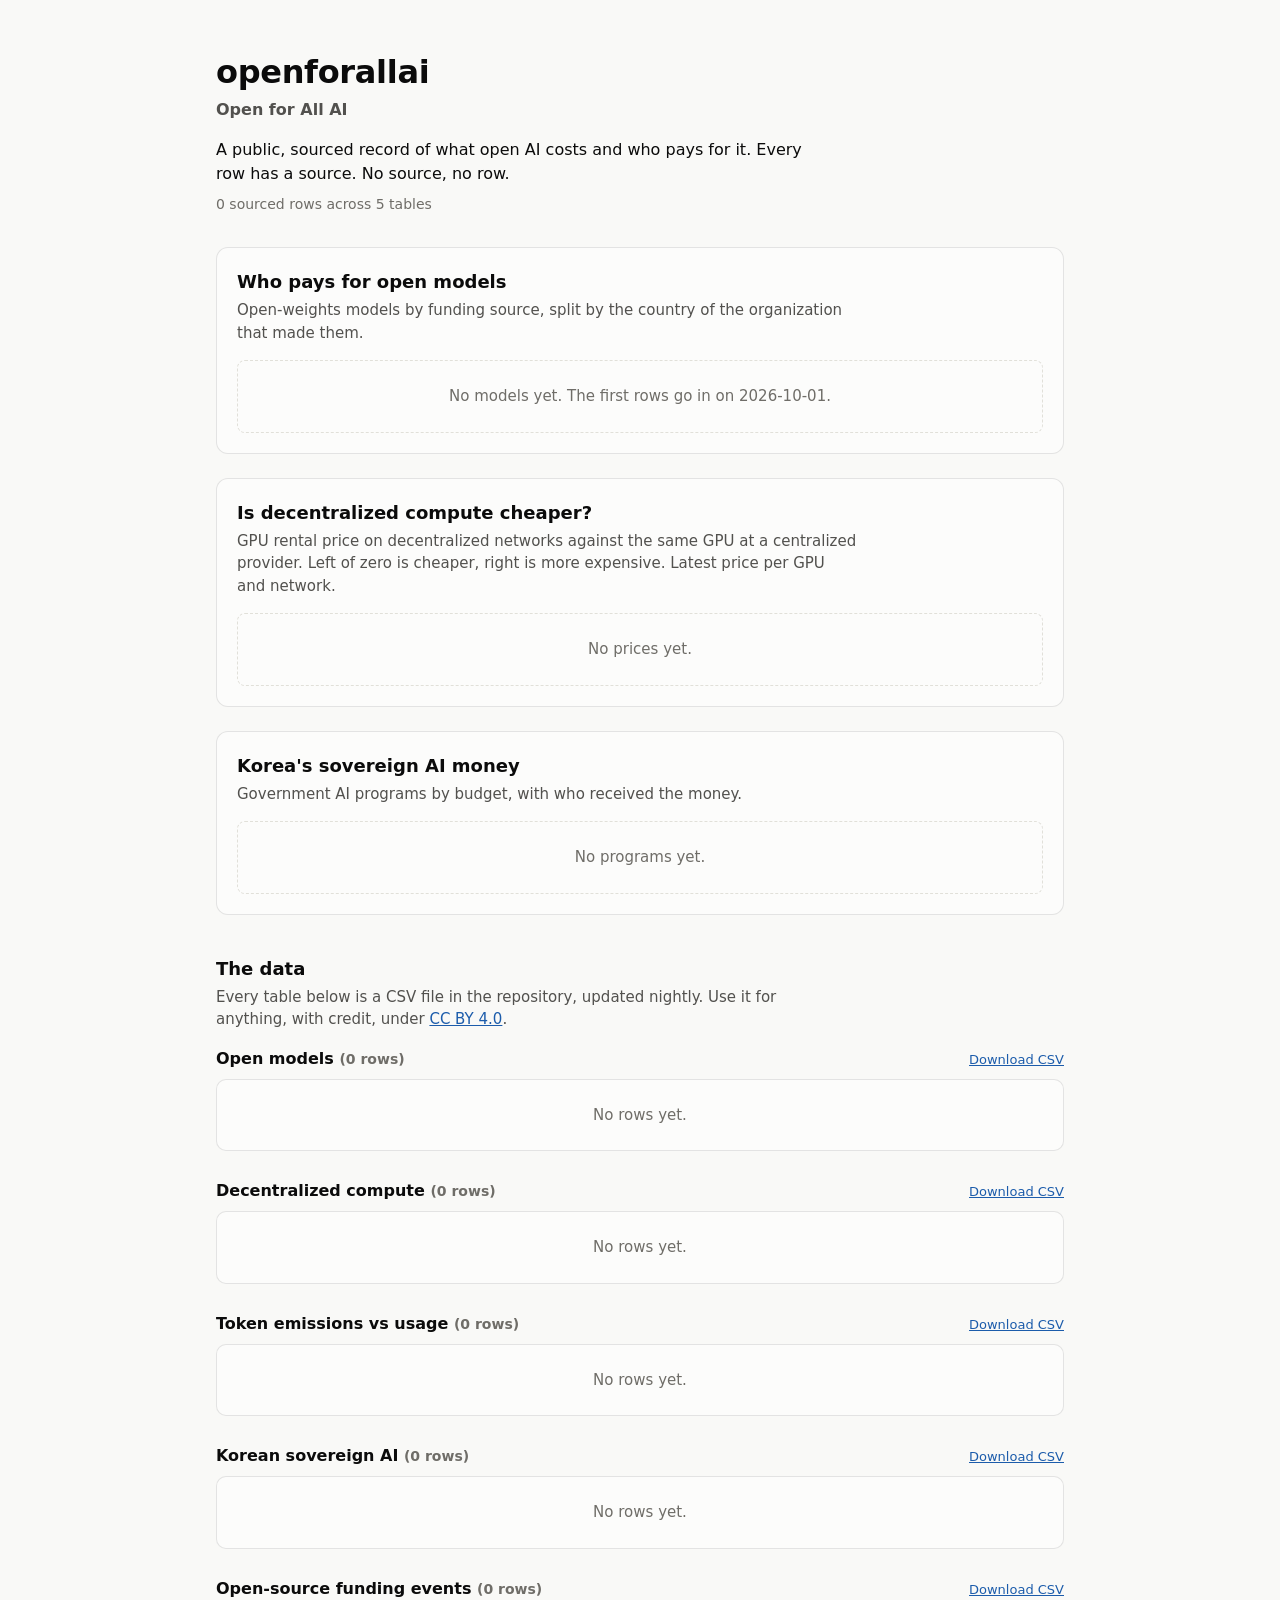
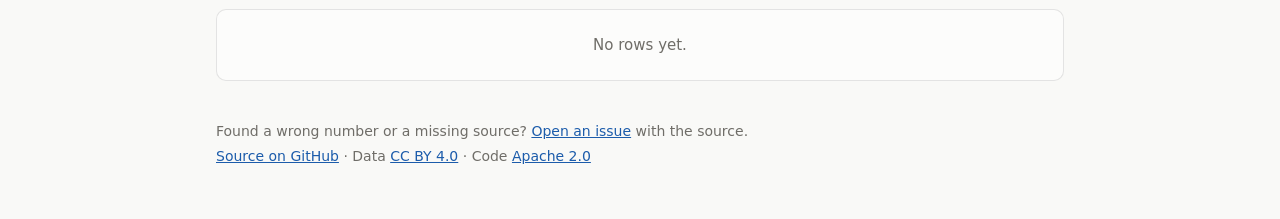
==== index.html @ ec4450a2 "Site: three charts (who pays for open models, decentralized vs centralized GPU prices, Korea's sover" ====
<!doctype html>
<html lang="en">
<head>
  <meta charset="utf-8">
  <meta name="viewport" content="width=device-width, initial-scale=1">
  <title>openforallai</title>
  <meta name="description" content="Open for All AI. A public, sourced record of what open AI costs and who pays for it.">
  <link rel="stylesheet" href="assets/site.css">
</head>
<body>
  <header class="page-head">
    <h1>openforallai</h1>
    <p class="tagline">Open for All AI</p>
    <p class="lede">A public, sourced record of what open AI costs and who pays for it. Every row has a source. No source, no row.</p>
    <p class="meta" id="meta">Loading data…</p>
  </header>

  <main>
    <section class="chart-card" aria-labelledby="c1-title">
      <h2 id="c1-title">Who pays for open models</h2>
      <p class="sub">Open-weights models by funding source, split by the country of the organization that made them.</p>
      <div class="legend" id="c1-legend"></div>
      <div class="chart" id="c1"></div>
    </section>

    <section class="chart-card" aria-labelledby="c2-title">
      <h2 id="c2-title">Is decentralized compute cheaper?</h2>
      <p class="sub">GPU rental price on decentralized networks against the same GPU at a centralized provider. Left of zero is cheaper, right is more expensive. Latest price per GPU and network.</p>
      <div class="legend" id="c2-legend"></div>
      <div class="chart" id="c2"></div>
    </section>

    <section class="chart-card" aria-labelledby="c3-title">
      <h2 id="c3-title">Korea's sovereign AI money</h2>
      <p class="sub">Government AI programs by budget, with who received the money.</p>
      <div class="chart" id="c3"></div>
    </section>

    <section class="tables" aria-labelledby="data-title">
      <h2 id="data-title">The data</h2>
      <p class="sub">Every table below is a CSV file in the repository, updated nightly. Use it for anything, with credit, under <a href="data/LICENSE">CC BY 4.0</a>.</p>
      <div id="tables"></div>
    </section>
  </main>

  <footer class="page-foot">
    <p>Found a wrong number or a missing source? <a href="https://github.com/openforallai/openforallai.github.io/issues">Open an issue</a> with the source.</p>
    <p><a href="https://github.com/openforallai/openforallai.github.io">Source on GitHub</a> · Data <a href="data/LICENSE">CC BY 4.0</a> · Code <a href="LICENSE">Apache 2.0</a></p>
  </footer>

  <div class="tip" id="tip" role="tooltip" hidden></div>
  <script src="assets/site.js"></script>
</body>
</html>
---- assets/site.css ----
:root {
  color-scheme: light;
  --page: #f9f9f7;
  --surface: #fcfcfb;
  --ink: #0b0b0b;
  --ink-2: #52514e;
  --muted: #6f6d68;
  --grid: #e1e0d9;
  --axis: #c3c2b7;
  --border: rgba(11, 11, 11, 0.10);
  --link: #1c5cab;
  --s1: #2a78d6; --s2: #eb6834; --s3: #1baf7a;
  --s4: #eda100; --s5: #e87ba4; --s6: #008300;
  --other: #a8a69f;
  --cheaper: #2a78d6;
  --pricier: #e34948;
  --bar: #2a78d6;
}
@media (prefers-color-scheme: dark) {
  :root:not([data-theme="light"]) {
    color-scheme: dark;
    --page: #0d0d0d;
    --surface: #1a1a19;
    --ink: #ffffff;
    --ink-2: #c3c2b7;
    --muted: #9a988f;
    --grid: #2c2c2a;
    --axis: #383835;
    --border: rgba(255, 255, 255, 0.10);
    --link: #86b6ef;
    --s1: #3987e5; --s2: #d95926; --s3: #199e70;
    --s4: #c98500; --s5: #d55181; --s6: #008300;
    --other: #6b6a65;
    --cheaper: #3987e5;
    --pricier: #e66767;
    --bar: #3987e5;
  }
}
:root[data-theme="dark"] {
  color-scheme: dark;
  --page: #0d0d0d;
  --surface: #1a1a19;
  --ink: #ffffff;
  --ink-2: #c3c2b7;
  --muted: #9a988f;
  --grid: #2c2c2a;
  --axis: #383835;
  --border: rgba(255, 255, 255, 0.10);
  --link: #86b6ef;
  --s1: #3987e5; --s2: #d95926; --s3: #199e70;
  --s4: #c98500; --s5: #d55181; --s6: #008300;
  --other: #6b6a65;
  --cheaper: #3987e5;
  --pricier: #e66767;
  --bar: #3987e5;
}

* { box-sizing: border-box; }
html { -webkit-text-size-adjust: 100%; }
body {
  margin: 0;
  background: var(--page);
  color: var(--ink);
  font: 16px/1.5 system-ui, -apple-system, "Segoe UI", sans-serif;
}
a { color: var(--link); }

.page-head, main, .page-foot {
  max-width: 880px;
  margin: 0 auto;
  padding: 0 16px;
}
.page-head { padding-top: 48px; padding-bottom: 8px; }
h1 { font-size: 2rem; margin: 0; letter-spacing: -0.01em; }
.tagline { margin: 2px 0 16px; color: var(--ink-2); font-weight: 600; }
.lede { margin: 0 0 8px; max-width: 60ch; }
.meta { margin: 0; color: var(--muted); font-size: 0.875rem; }

h2 { font-size: 1.125rem; margin: 0 0 4px; }
.sub { margin: 0 0 16px; color: var(--ink-2); font-size: 0.9375rem; max-width: 65ch; }

.chart-card {
  background: var(--surface);
  border: 1px solid var(--border);
  border-radius: 12px;
  padding: 20px;
  margin: 24px 0;
}

.legend { display: flex; flex-wrap: wrap; gap: 6px 16px; margin: 0 0 12px; font-size: 0.8125rem; color: var(--ink-2); }
.legend:empty { display: none; }
.key { display: inline-flex; align-items: center; gap: 6px; }
.swatch { width: 10px; height: 10px; border-radius: 2px; flex: none; }

.empty {
  color: var(--muted);
  font-size: 0.9375rem;
  padding: 24px 0;
  text-align: center;
  border: 1px dashed var(--grid);
  border-radius: 8px;
}

/* Horizontal bar rows: label column, then the track. */
.row {
  display: grid;
  grid-template-columns: minmax(96px, 30%) 1fr;
  align-items: center;
  gap: 12px;
  min-height: 36px;
}
.row + .row { border-top: 1px solid var(--grid); }
.row-label { font-size: 0.875rem; line-height: 1.25; overflow-wrap: anywhere; }
.row-label small { display: block; color: var(--muted); font-size: 0.75rem; }
.track { position: relative; display: flex; align-items: center; height: 36px; }
.bar {
  height: 20px;
  display: flex;
  gap: 2px;
  border-radius: 0 4px 4px 0;
  overflow: hidden;
  flex: none;
}
.seg { height: 100%; min-width: 2px; cursor: default; }
.bar-value { margin-left: 8px; font-size: 0.8125rem; color: var(--ink-2); font-variant-numeric: tabular-nums; white-space: nowrap; }

/* Diverging: a zero line in the middle of the track. */
.track.div { display: block; }
.zero { position: absolute; top: 4px; bottom: 4px; left: 50%; width: 1px; background: var(--axis); }
.dbar { position: absolute; top: 8px; height: 20px; cursor: default; }
.dbar.neg { border-radius: 4px 0 0 4px; }
.dbar.pos { border-radius: 0 4px 4px 0; }
.dval { position: absolute; top: 8px; line-height: 20px; font-size: 0.8125rem; color: var(--ink-2); font-variant-numeric: tabular-nums; white-space: nowrap; }

/* Tables */
.tables { margin: 40px 0 24px; }
.table-block { margin: 0 0 28px; }
.table-head { display: flex; flex-wrap: wrap; align-items: baseline; justify-content: space-between; gap: 4px 12px; margin-bottom: 8px; }
.table-head h3 { font-size: 1rem; margin: 0; }
.table-head a { font-size: 0.8125rem; }
.table-wrap {
  overflow-x: auto;
  background: var(--surface);
  border: 1px solid var(--border);
  border-radius: 10px;
}
table { border-collapse: collapse; width: 100%; font-size: 0.8125rem; }
th, td { text-align: left; padding: 8px 10px; border-bottom: 1px solid var(--grid); white-space: nowrap; }
th { color: var(--ink-2); font-weight: 600; background: var(--surface); }
td.num { text-align: right; font-variant-numeric: tabular-nums; }
tr:last-child td { border-bottom: none; }
.table-wrap .empty { border: none; margin: 0; }

.page-foot { padding-top: 8px; padding-bottom: 48px; color: var(--muted); font-size: 0.875rem; }
.page-foot p { margin: 4px 0; }

.tip {
  position: fixed;
  z-index: 10;
  pointer-events: none;
  max-width: 260px;
  padding: 8px 10px;
  border-radius: 8px;
  background: var(--ink);
  color: var(--page);
  font-size: 0.8125rem;
  line-height: 1.35;
  box-shadow: 0 4px 16px rgba(0, 0, 0, 0.18);
}

@media (max-width: 560px) {
  .page-head { padding-top: 32px; }
  .chart-card { padding: 16px; }
  .row { grid-template-columns: minmax(84px, 34%) 1fr; gap: 8px; }
}

@media (forced-colors: active) {
  .seg, .dbar { forced-color-adjust: none; border: 1px solid CanvasText; }
}
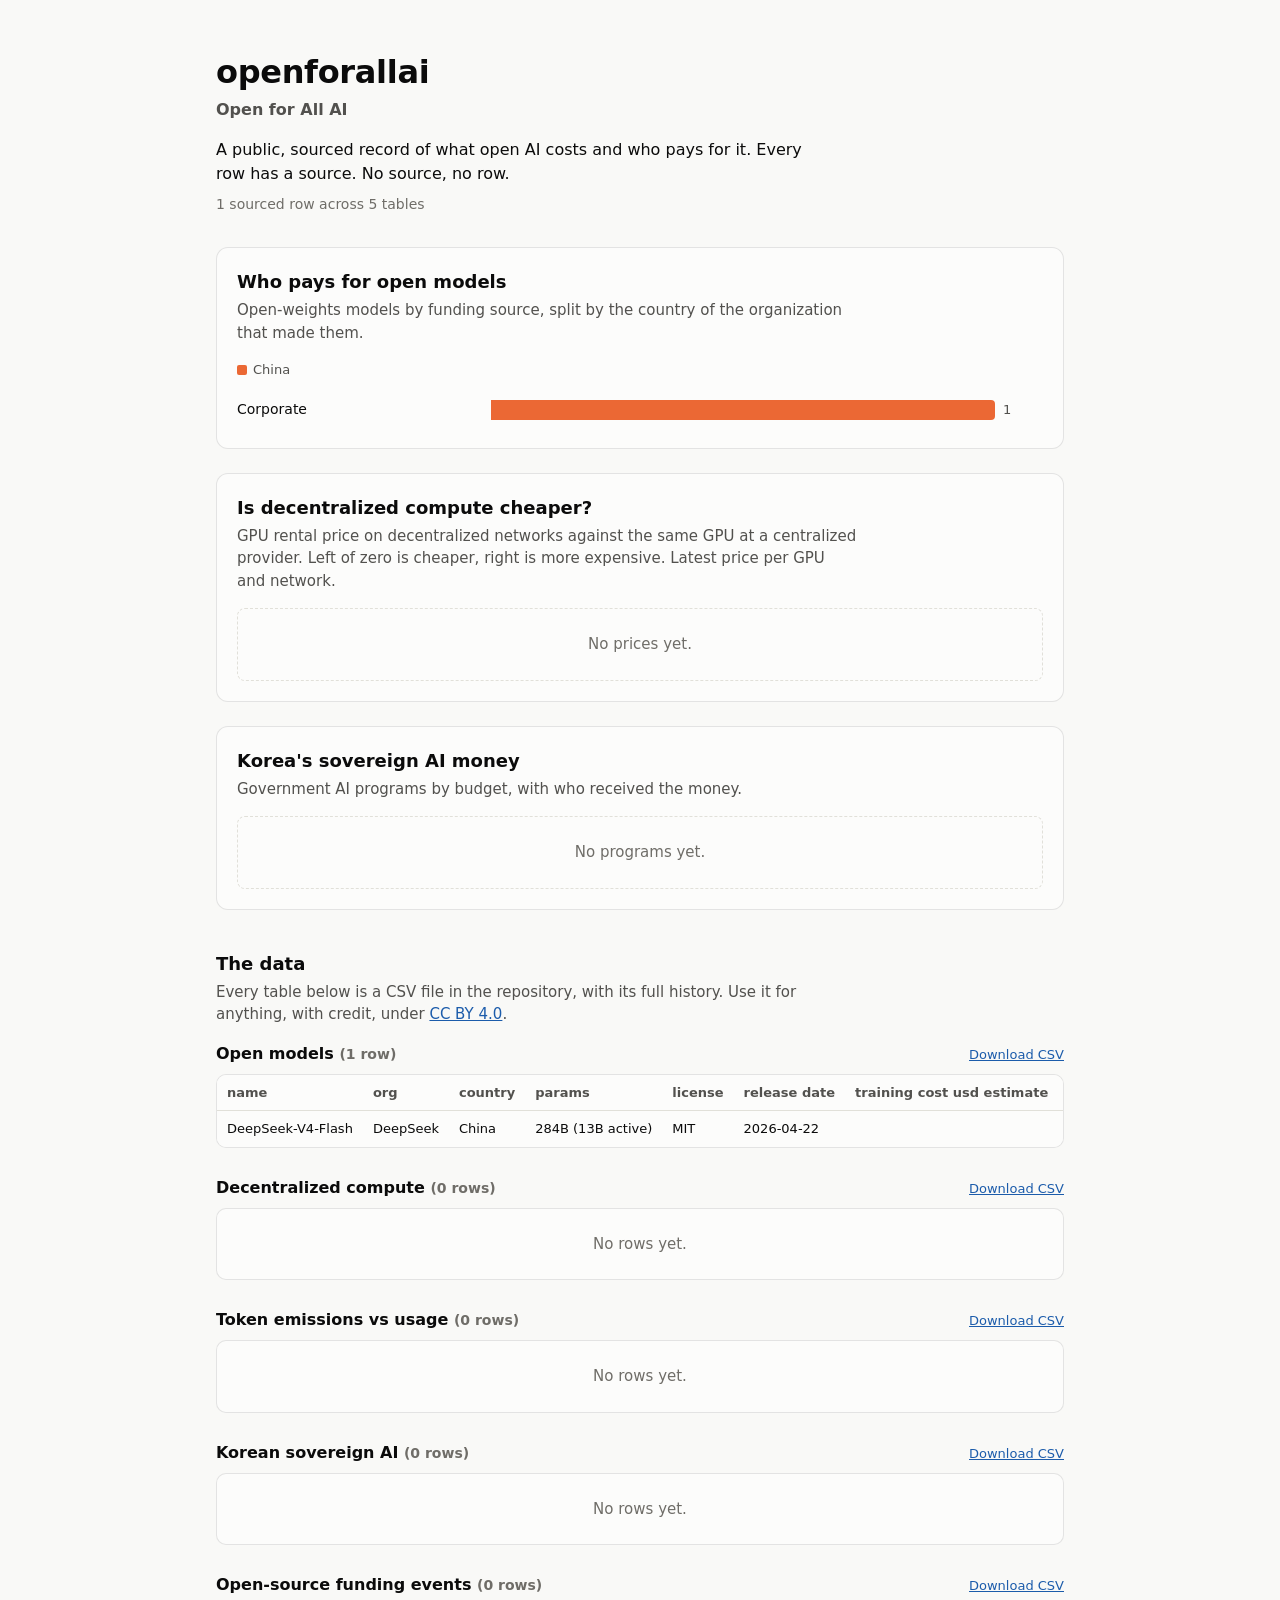
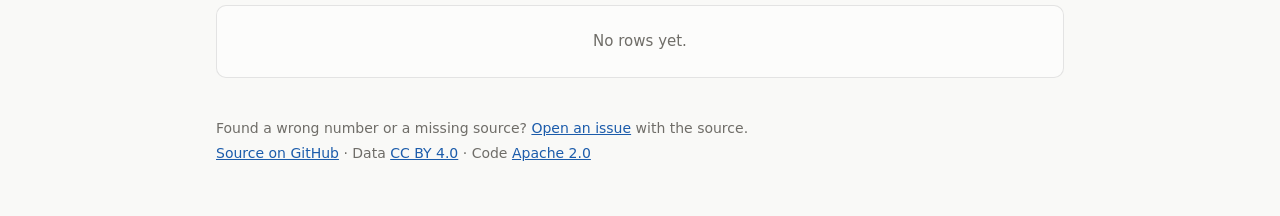
==== commit 84155fbd: "Wording: no nightly sync any more; singular row counts" ====
--- a/index.html
+++ b/index.html
@@ -38,7 +38,7 @@
 
     <section class="tables" aria-labelledby="data-title">
       <h2 id="data-title">The data</h2>
-      <p class="sub">Every table below is a CSV file in the repository, updated nightly. Use it for anything, with credit, under <a href="data/LICENSE">CC BY 4.0</a>.</p>
+      <p class="sub">Every table below is a CSV file in the repository, with its full history. Use it for anything, with credit, under <a href="data/LICENSE">CC BY 4.0</a>.</p>
       <div id="tables"></div>
     </section>
   </main>
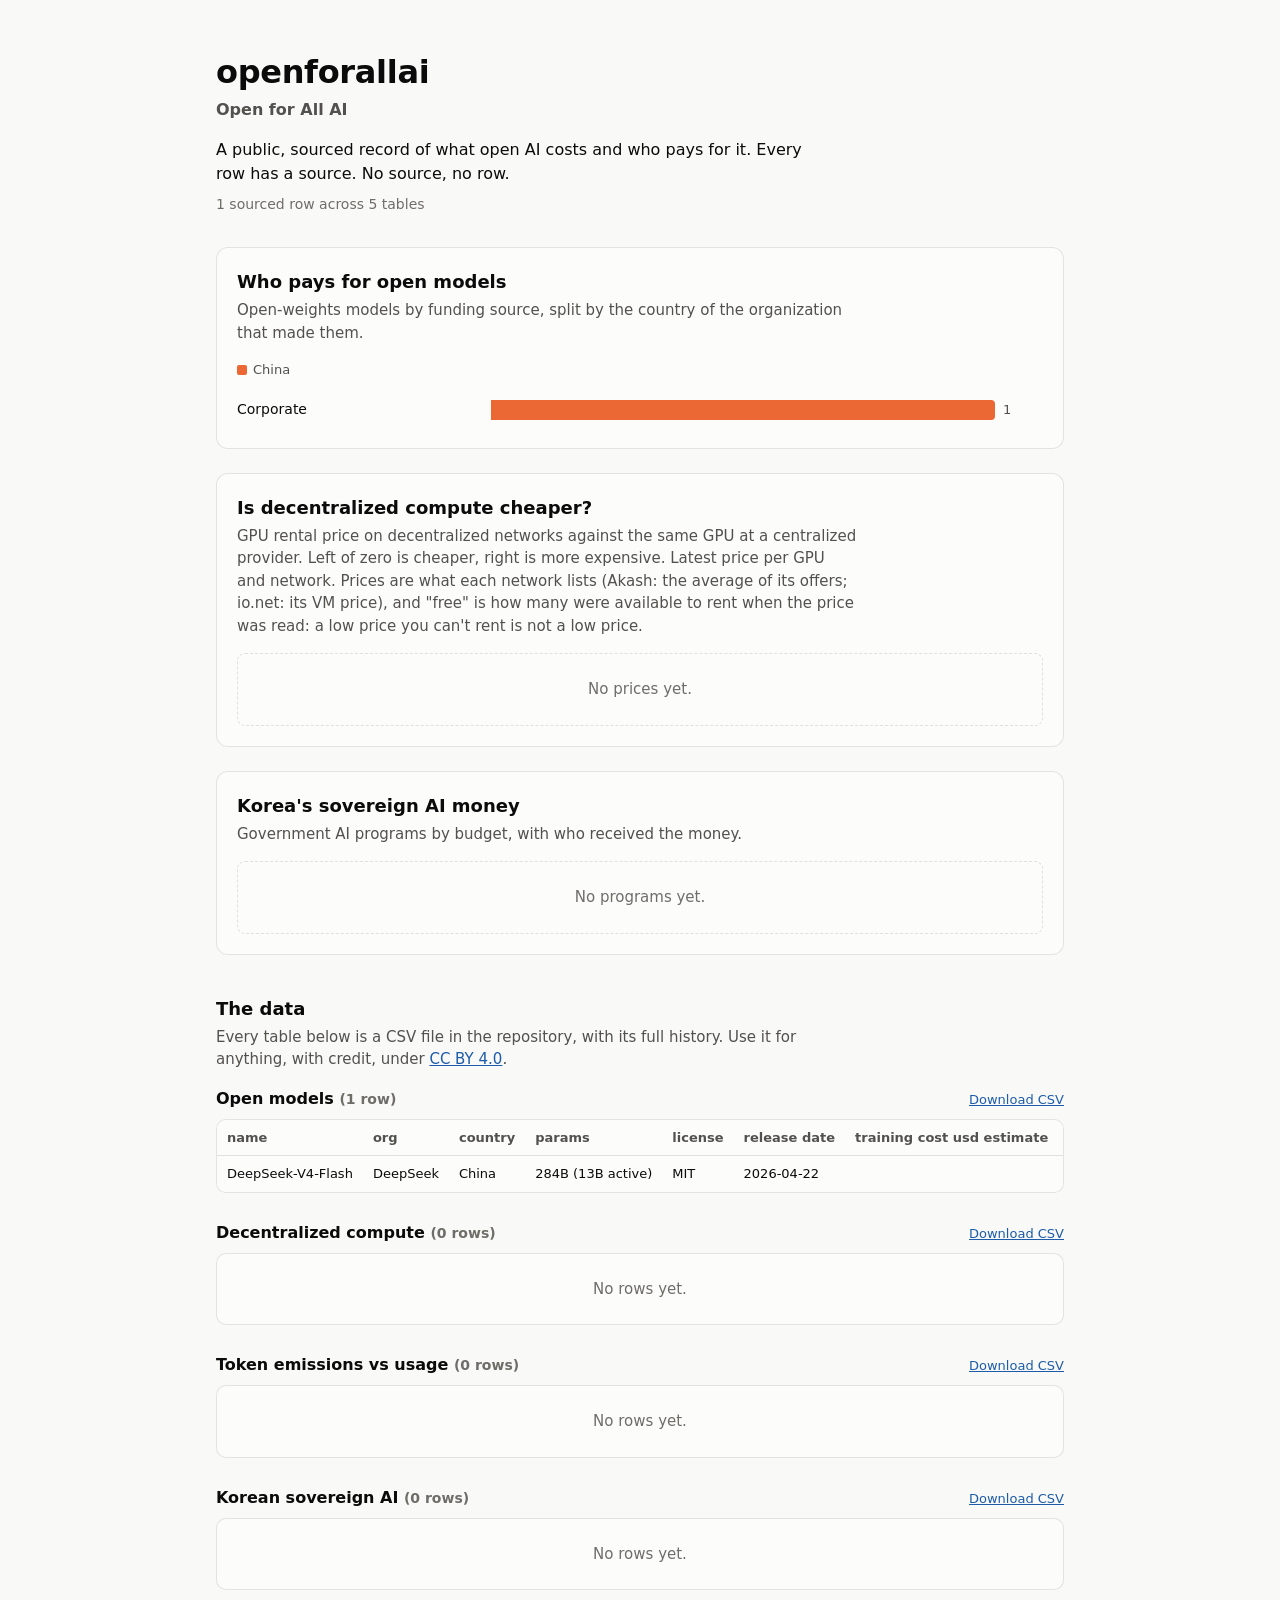
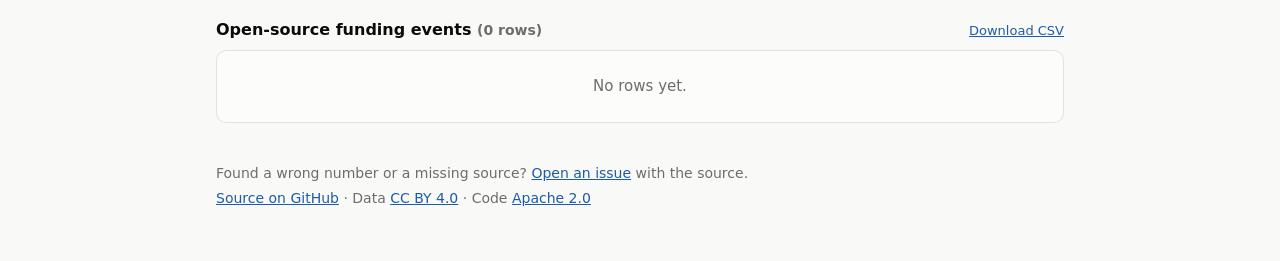
==== commit 2a0de0e3: "Compute: availability (free/total when read) and a notes column, shown on the chart; new funding cat" ====
--- a/index.html
+++ b/index.html
@@ -25,7 +25,7 @@
 
     <section class="chart-card" aria-labelledby="c2-title">
       <h2 id="c2-title">Is decentralized compute cheaper?</h2>
-      <p class="sub">GPU rental price on decentralized networks against the same GPU at a centralized provider. Left of zero is cheaper, right is more expensive. Latest price per GPU and network.</p>
+      <p class="sub">GPU rental price on decentralized networks against the same GPU at a centralized provider. Left of zero is cheaper, right is more expensive. Latest price per GPU and network. Prices are what each network lists (Akash: the average of its offers; io.net: its VM price), and "free" is how many were available to rent when the price was read: a low price you can't rent is not a low price.</p>
       <div class="legend" id="c2-legend"></div>
       <div class="chart" id="c2"></div>
     </section>
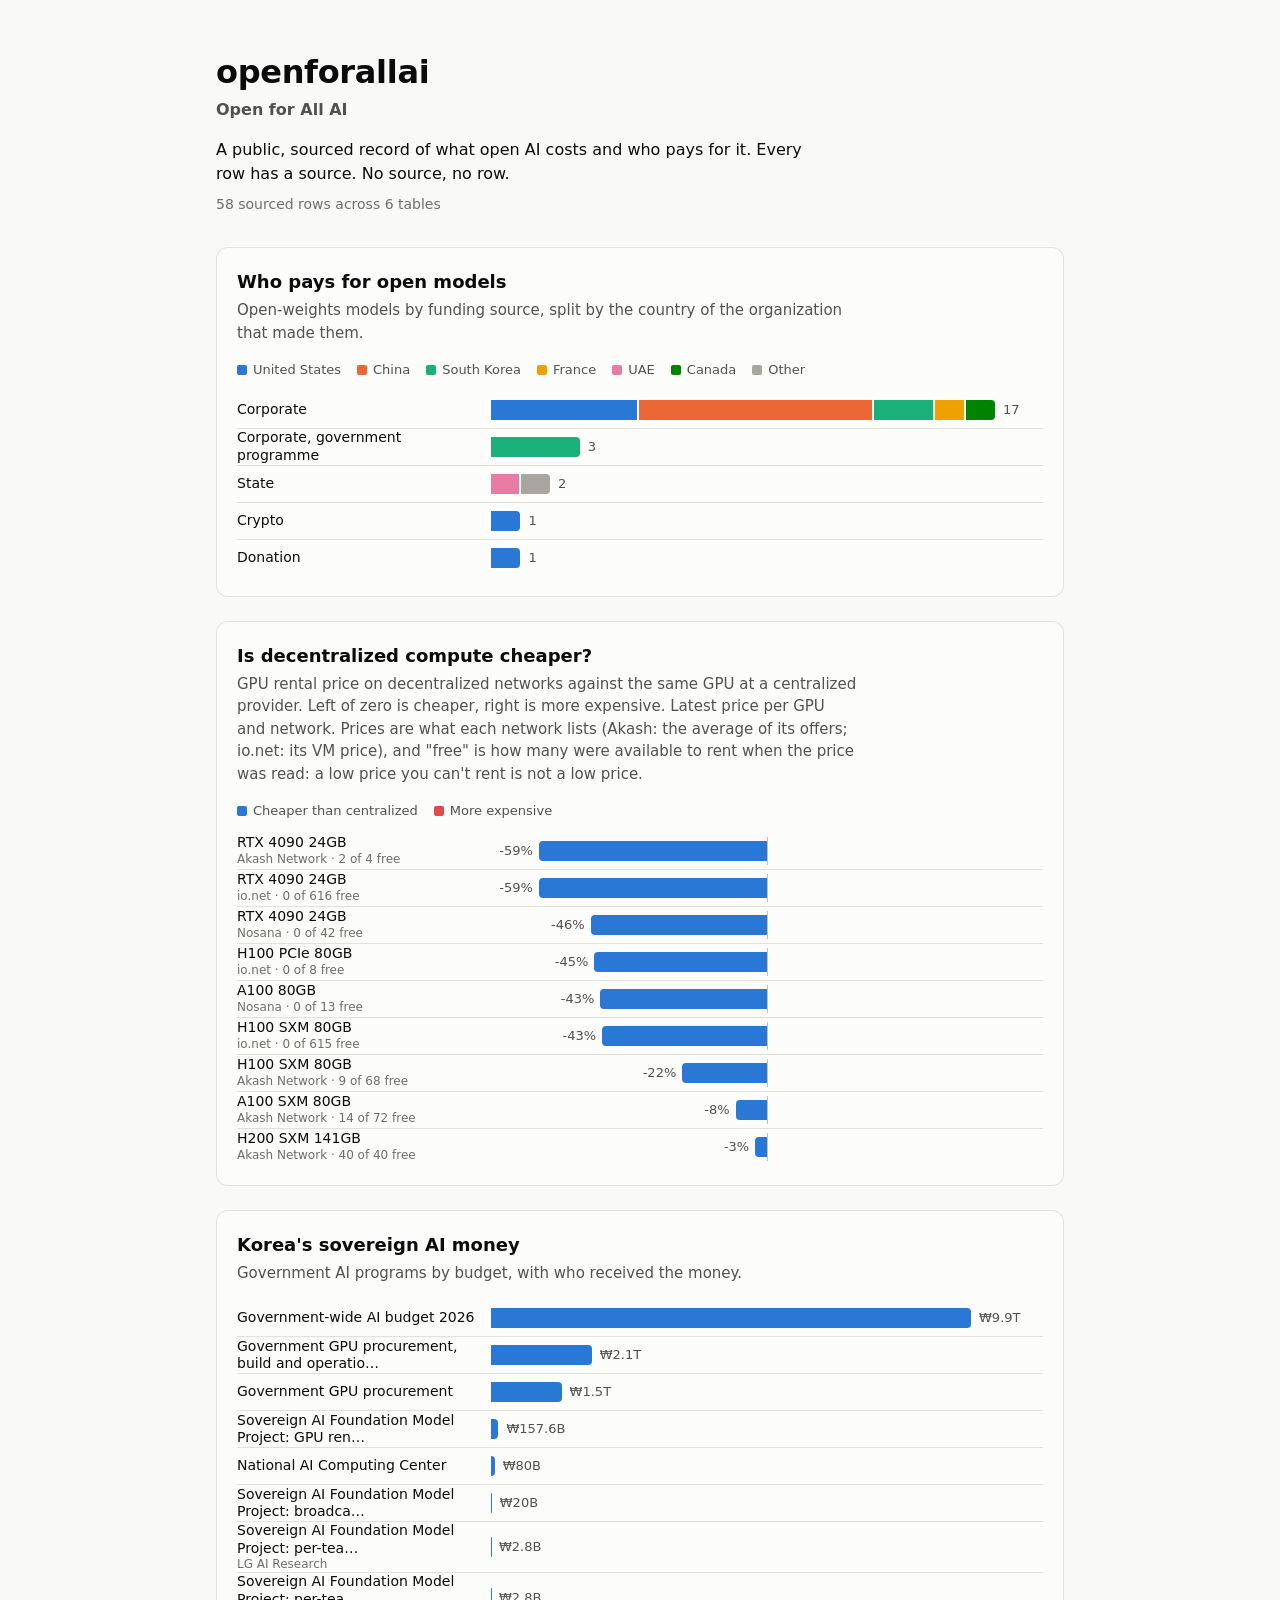
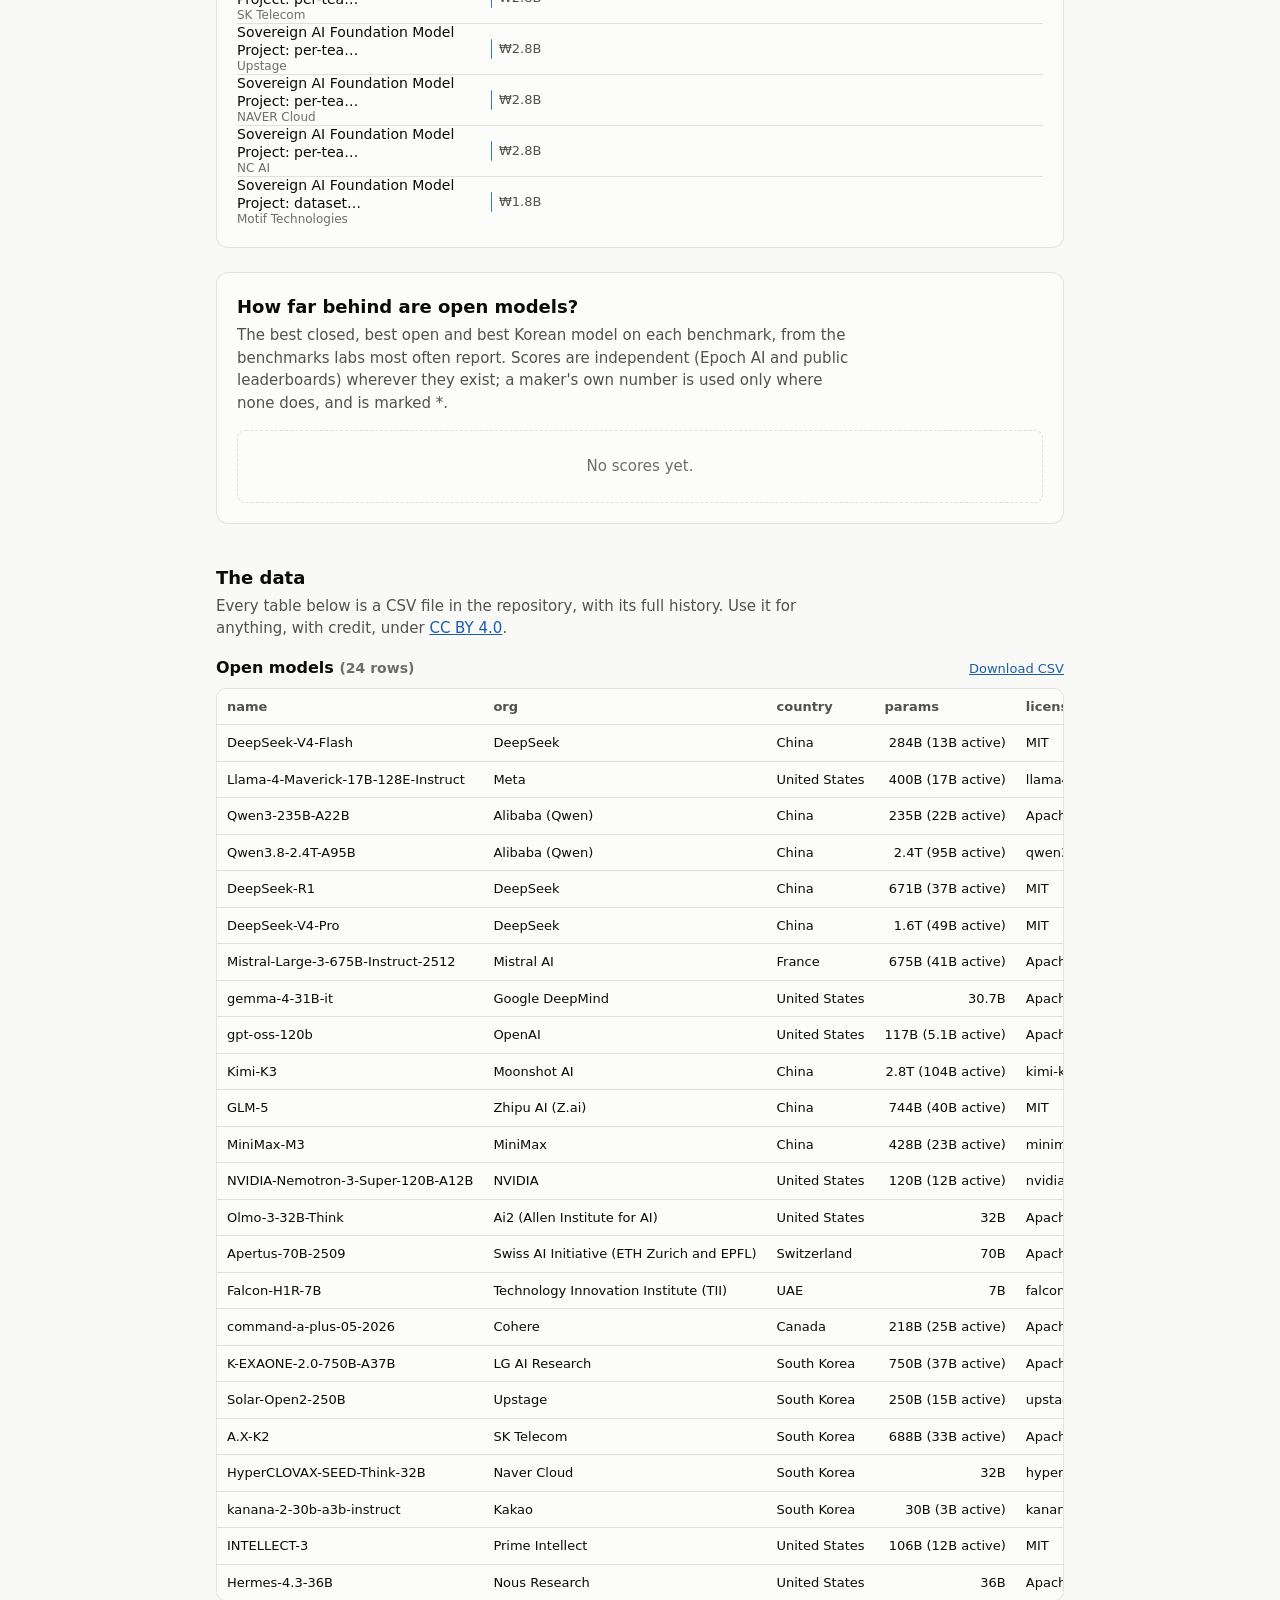
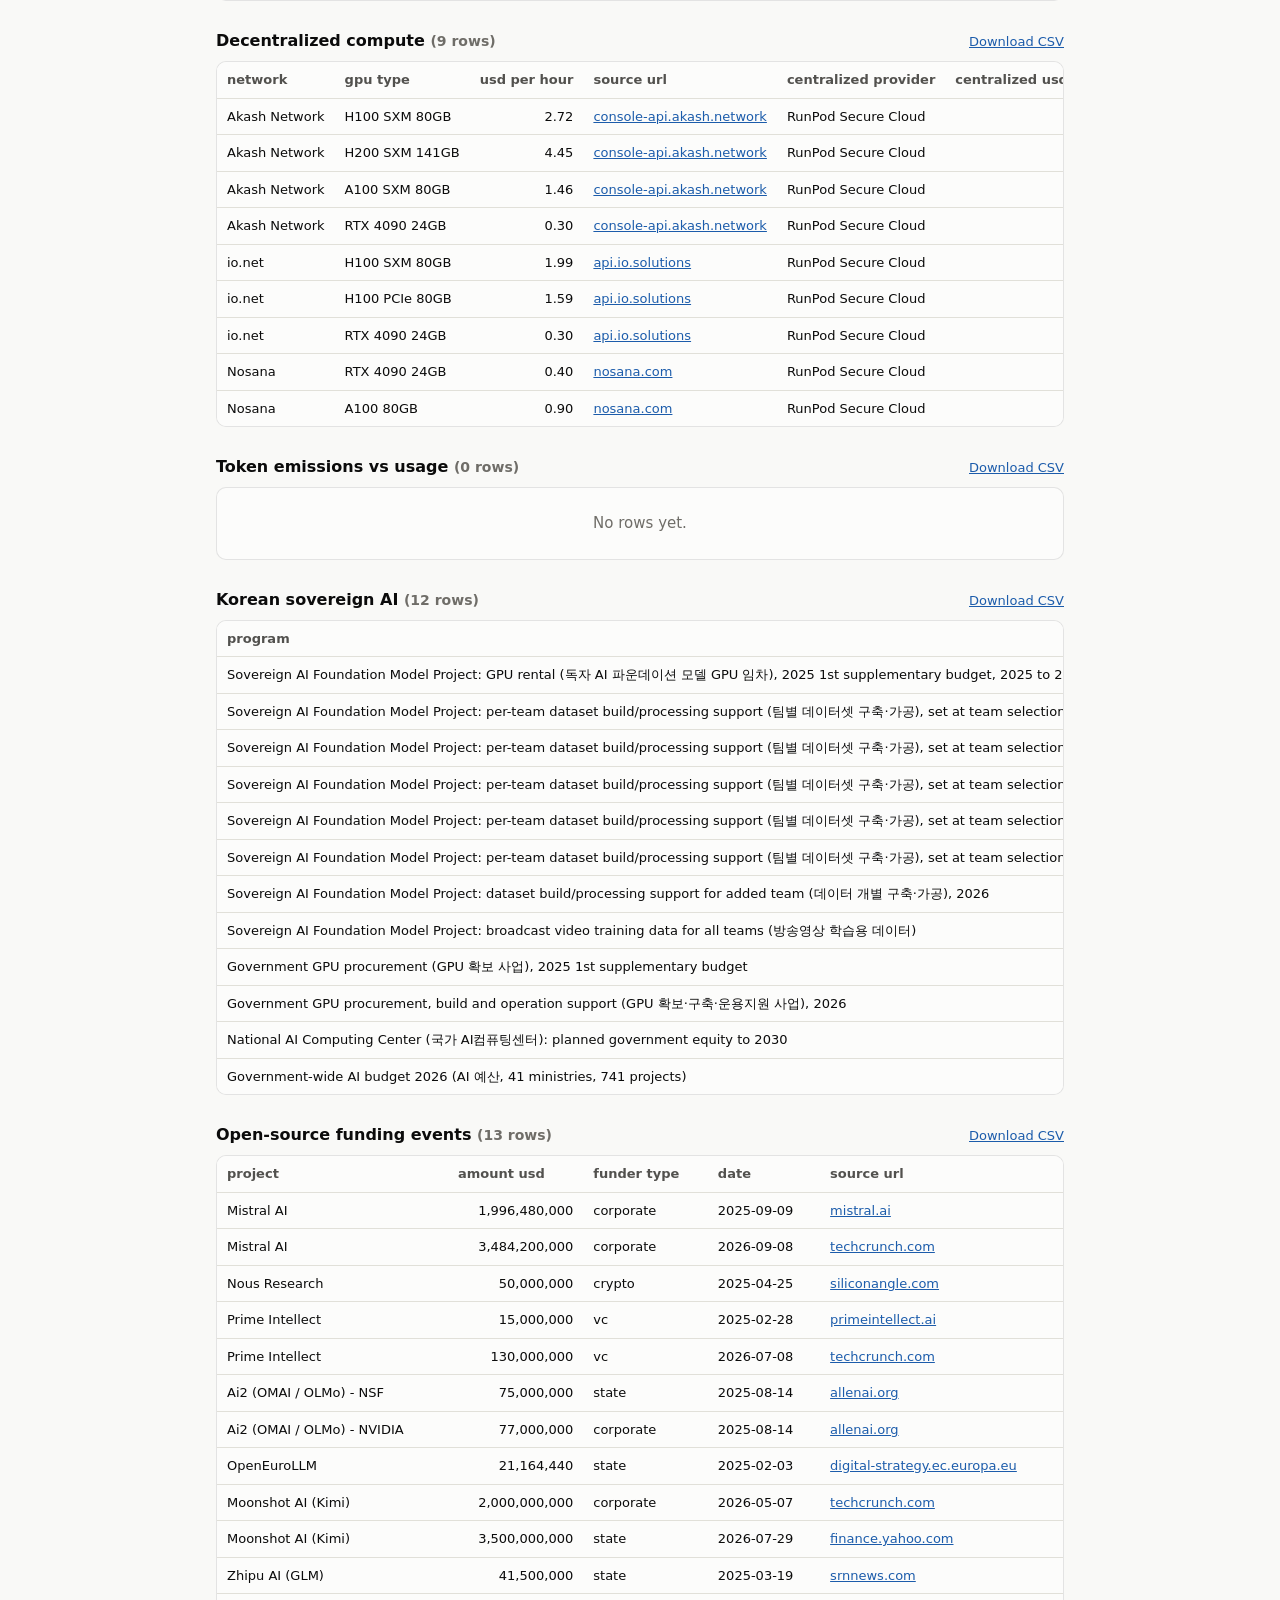
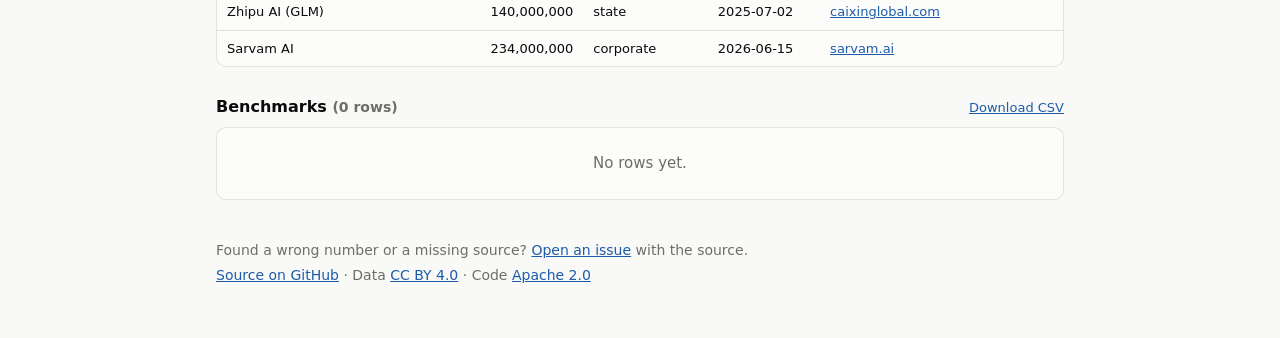
==== commit 1f7fddc9: "Benchmarks: new table and a fourth chart, how far behind are open models (best closed, open and Kore" ====
--- a/index.html
+++ b/index.html
@@ -36,6 +36,13 @@
       <div class="chart" id="c3"></div>
     </section>
 
+    <section class="chart-card" aria-labelledby="c4-title">
+      <h2 id="c4-title">How far behind are open models?</h2>
+      <p class="sub">The best closed, best open and best Korean model on each benchmark, from the benchmarks labs most often report. Scores are independent (Epoch AI and public leaderboards) wherever they exist; a maker's own number is used only where none does, and is marked *.</p>
+      <div class="legend" id="c4-legend"></div>
+      <div class="chart" id="c4"></div>
+    </section>
+
     <section class="tables" aria-labelledby="data-title">
       <h2 id="data-title">The data</h2>
       <p class="sub">Every table below is a CSV file in the repository, with its full history. Use it for anything, with credit, under <a href="data/LICENSE">CC BY 4.0</a>.</p>
--- a/assets/site.css
+++ b/assets/site.css
@@ -132,6 +132,11 @@
 .dbar.pos { border-radius: 0 4px 4px 0; }
 .dval { position: absolute; top: 8px; line-height: 20px; font-size: 0.8125rem; color: var(--ink-2); font-variant-numeric: tabular-nums; white-space: nowrap; }
 
+/* Benchmark gap blocks */
+.bench + .bench { margin-top: 16px; }
+.bench-head { display: flex; flex-wrap: wrap; justify-content: space-between; gap: 2px 12px; font-size: 0.875rem; padding-bottom: 2px; border-bottom: 1px solid var(--axis); }
+.bench-head span { color: var(--ink-2); }
+
 /* Tables */
 .tables { margin: 40px 0 24px; }
 .table-block { margin: 0 0 28px; }
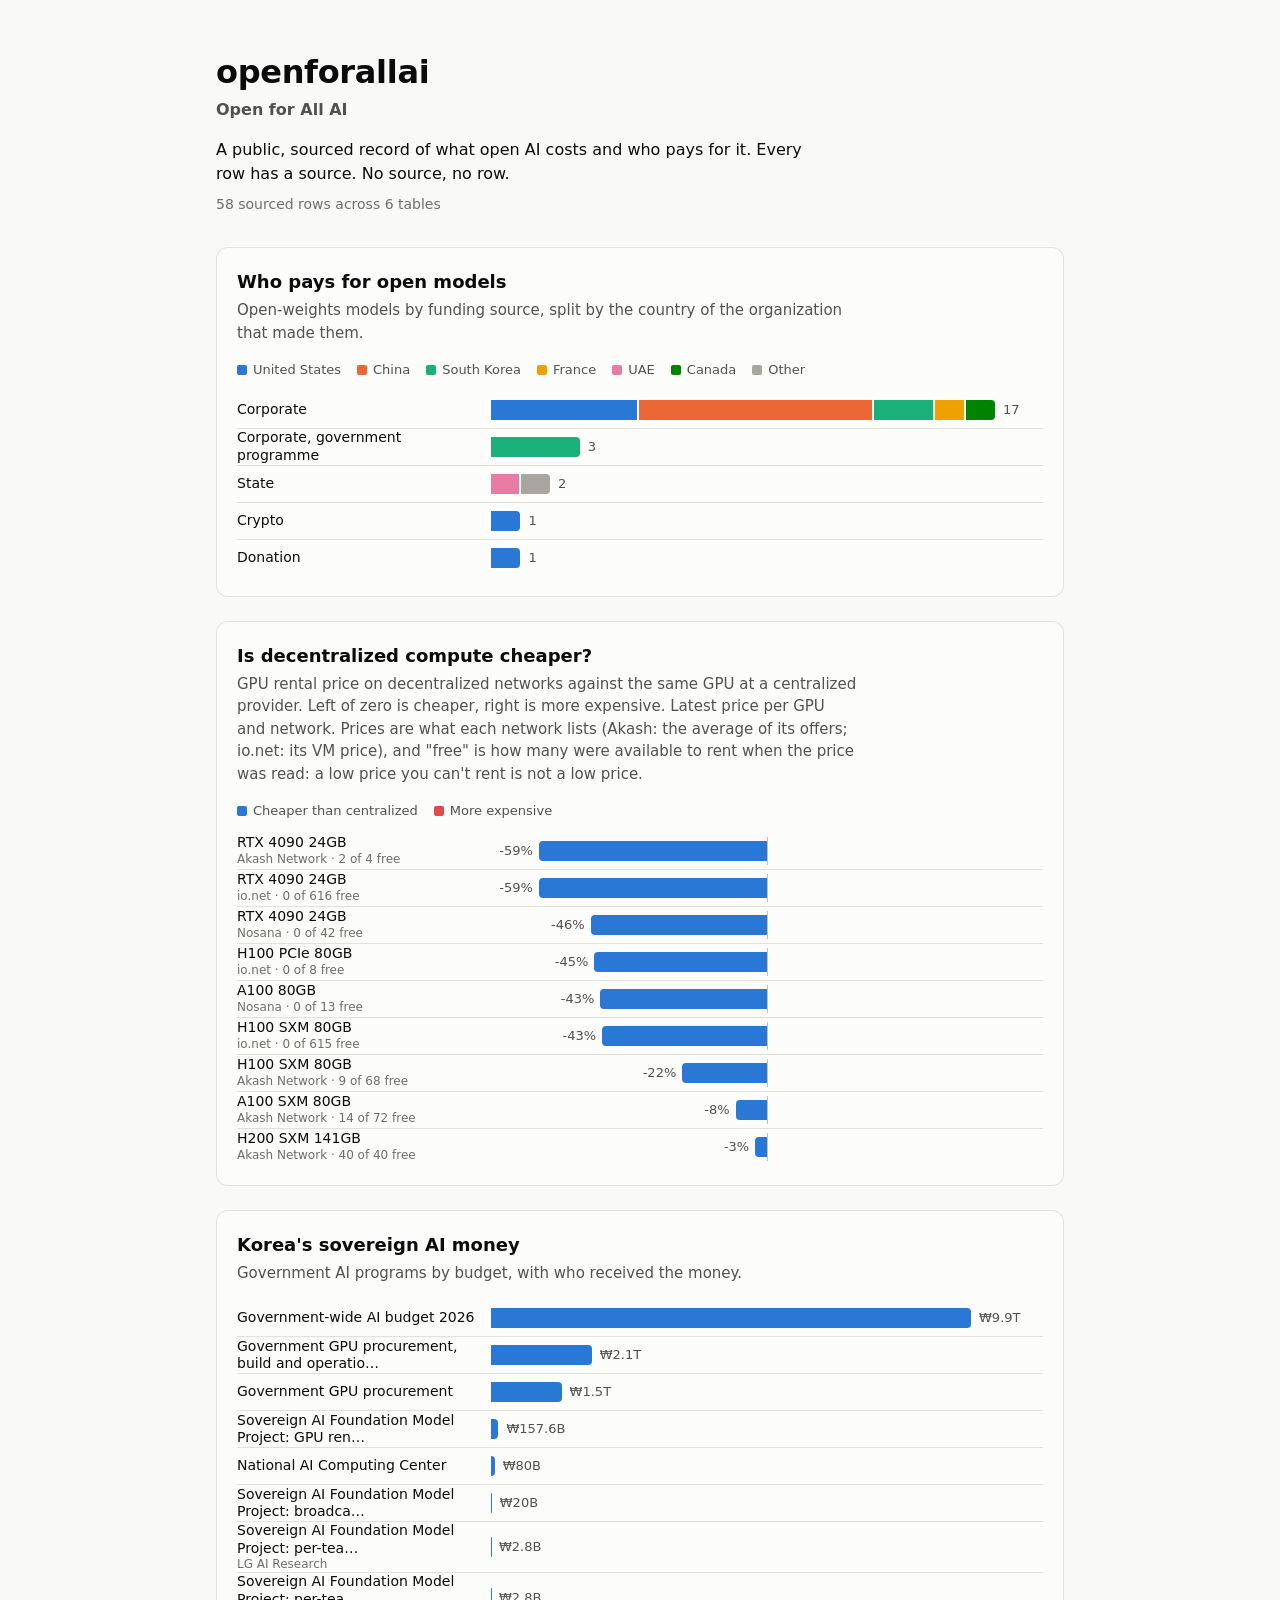
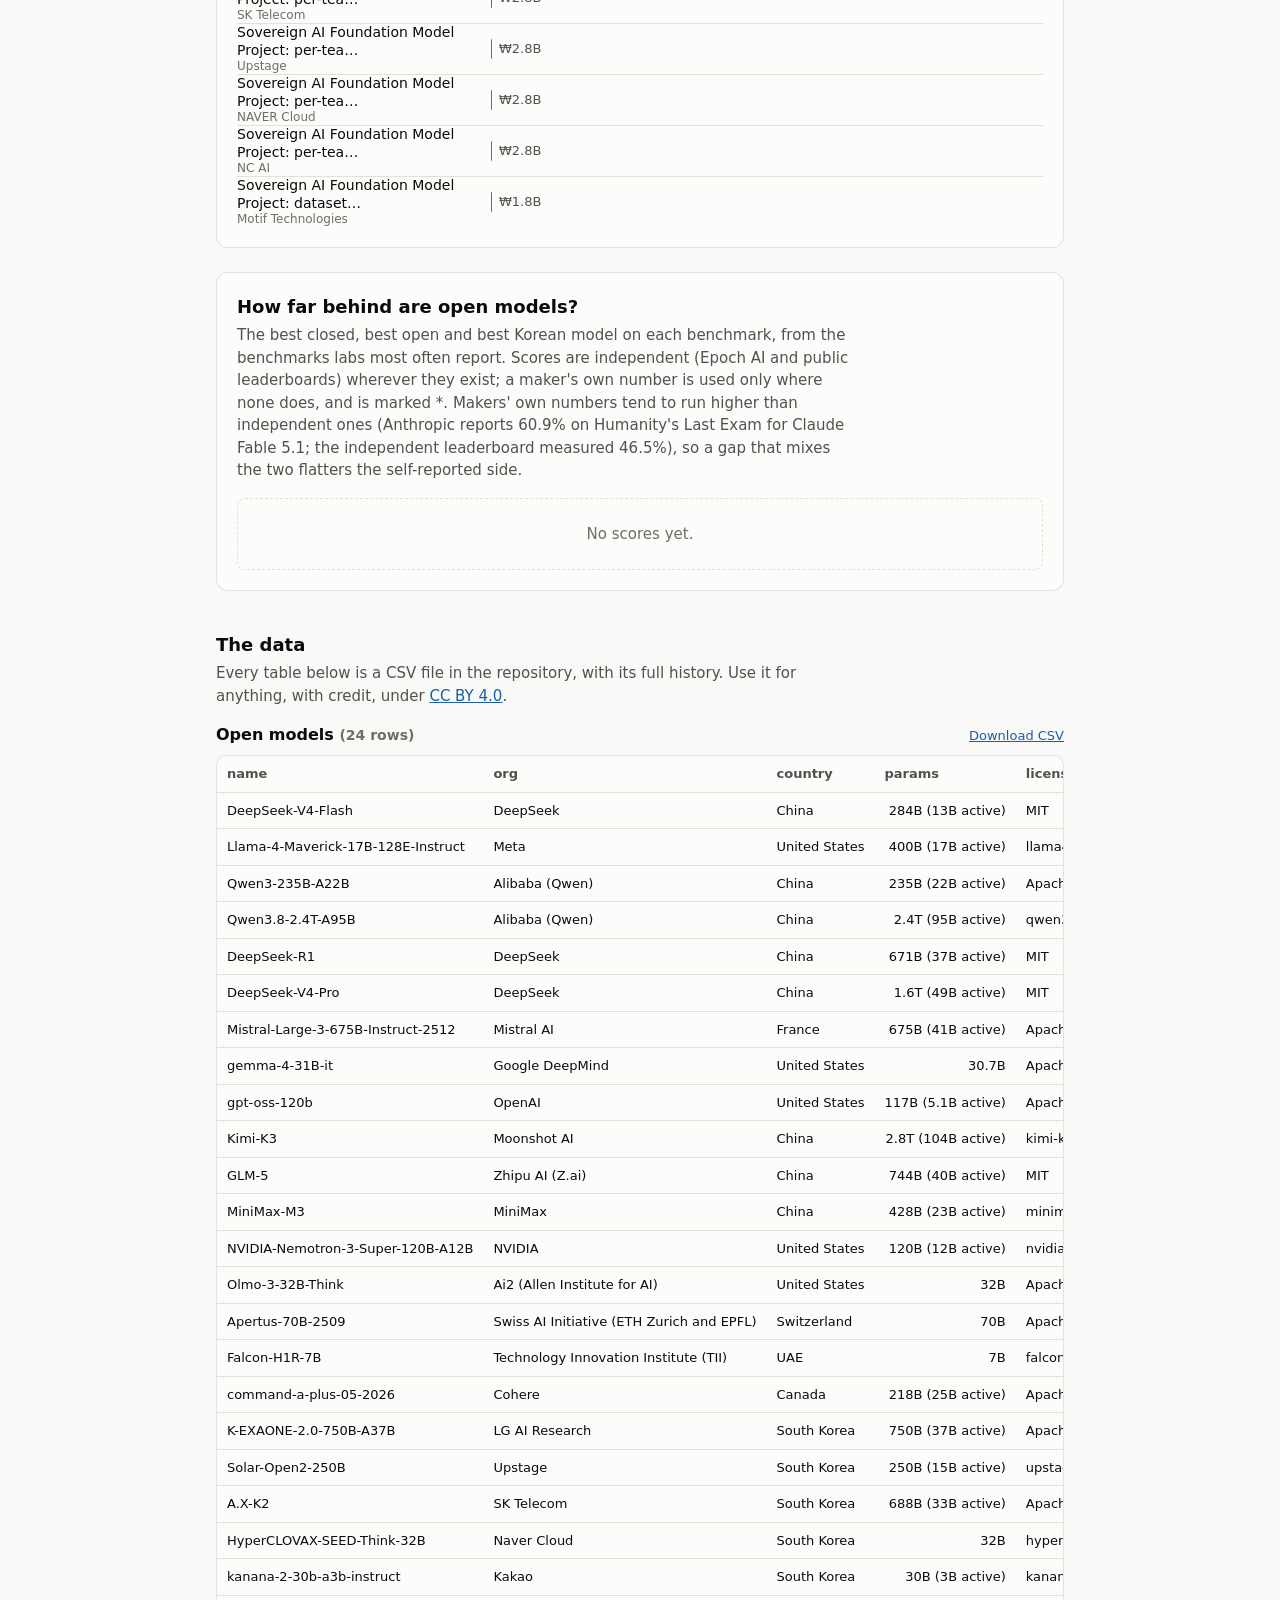
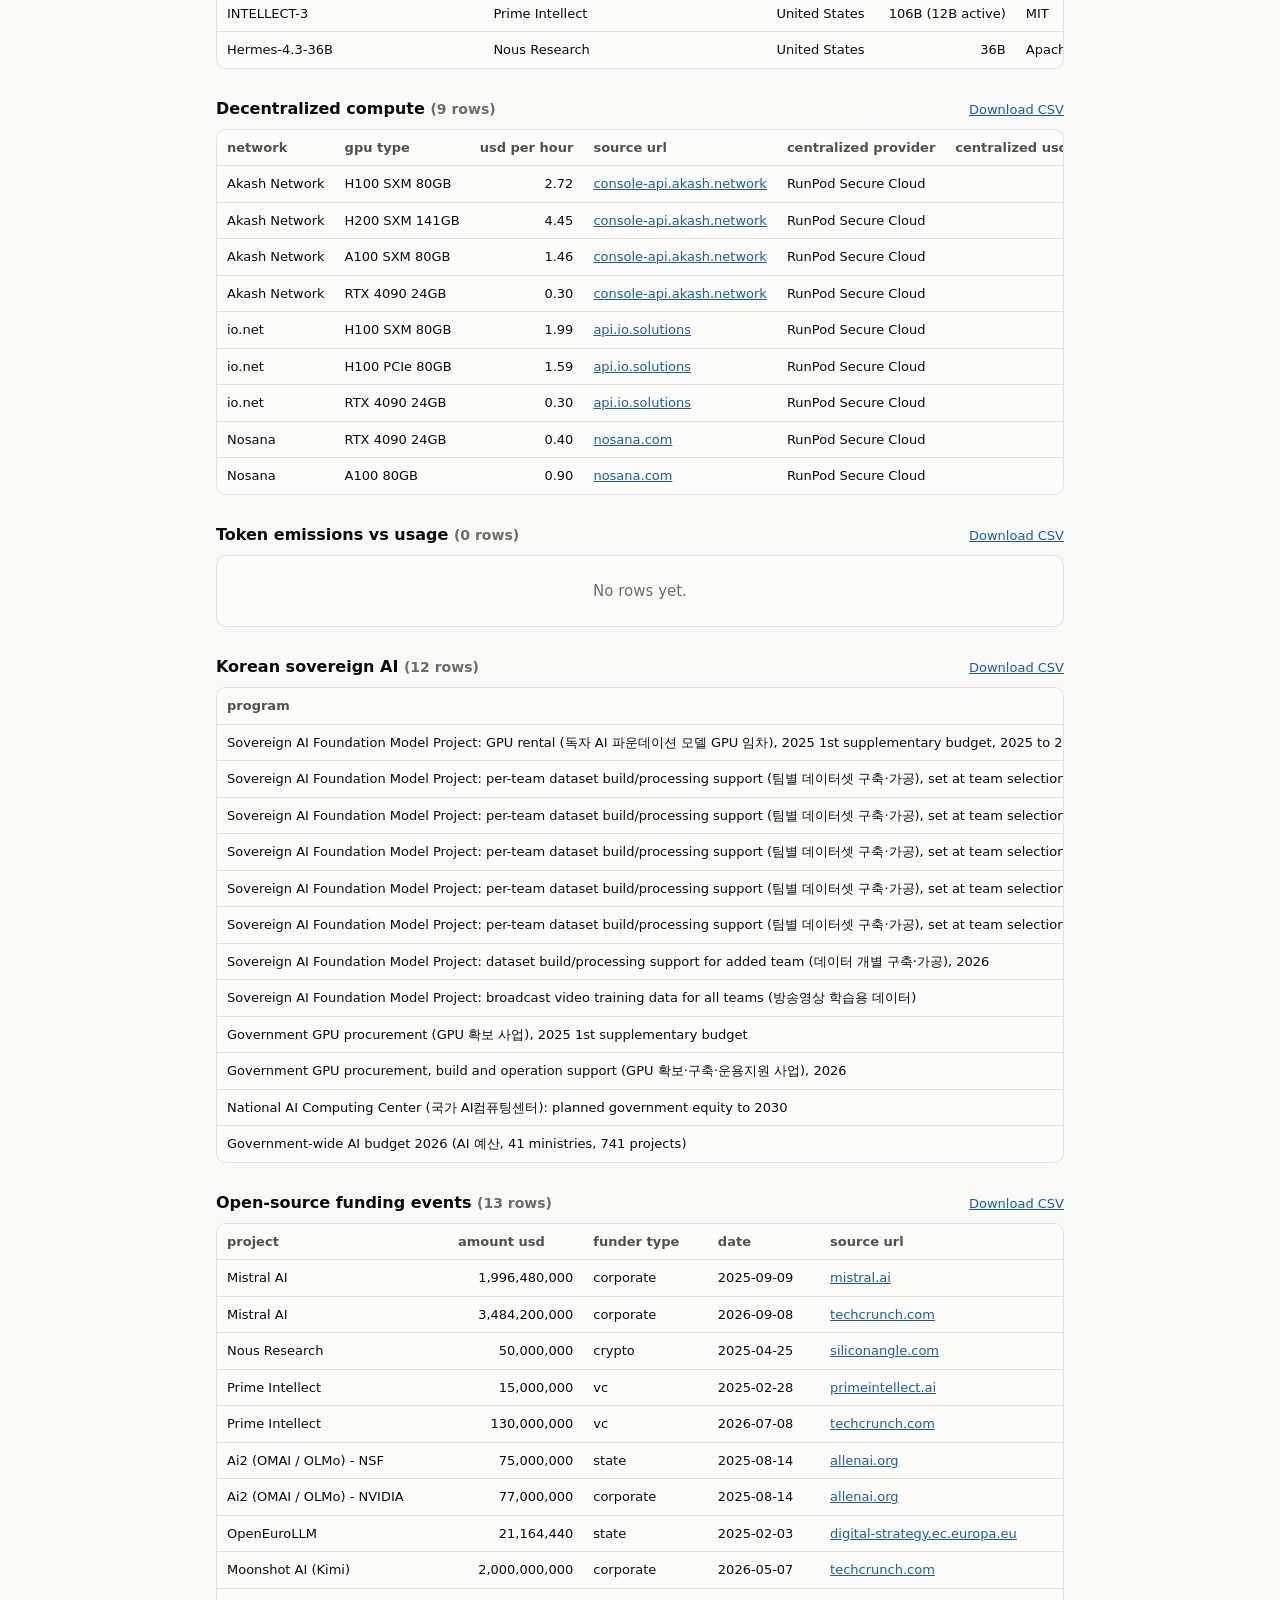
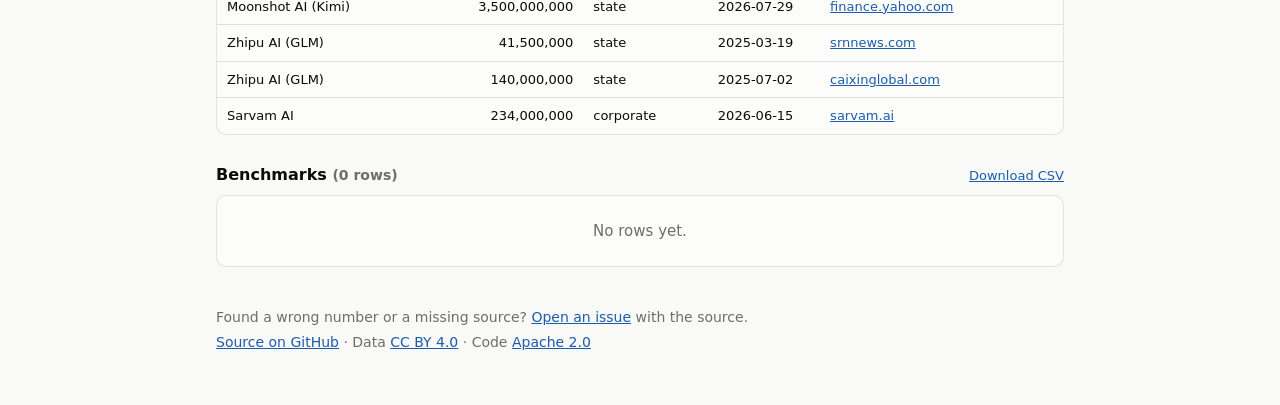
==== commit 481a3a1e: "Benchmark chart: flag gaps that mix self-reported and independent scores, and say why it matters" ====
--- a/index.html
+++ b/index.html
@@ -38,7 +38,7 @@
 
     <section class="chart-card" aria-labelledby="c4-title">
       <h2 id="c4-title">How far behind are open models?</h2>
-      <p class="sub">The best closed, best open and best Korean model on each benchmark, from the benchmarks labs most often report. Scores are independent (Epoch AI and public leaderboards) wherever they exist; a maker's own number is used only where none does, and is marked *.</p>
+      <p class="sub">The best closed, best open and best Korean model on each benchmark, from the benchmarks labs most often report. Scores are independent (Epoch AI and public leaderboards) wherever they exist; a maker's own number is used only where none does, and is marked *. Makers' own numbers tend to run higher than independent ones (Anthropic reports 60.9% on Humanity's Last Exam for Claude Fable 5.1; the independent leaderboard measured 46.5%), so a gap that mixes the two flatters the self-reported side.</p>
       <div class="legend" id="c4-legend"></div>
       <div class="chart" id="c4"></div>
     </section>
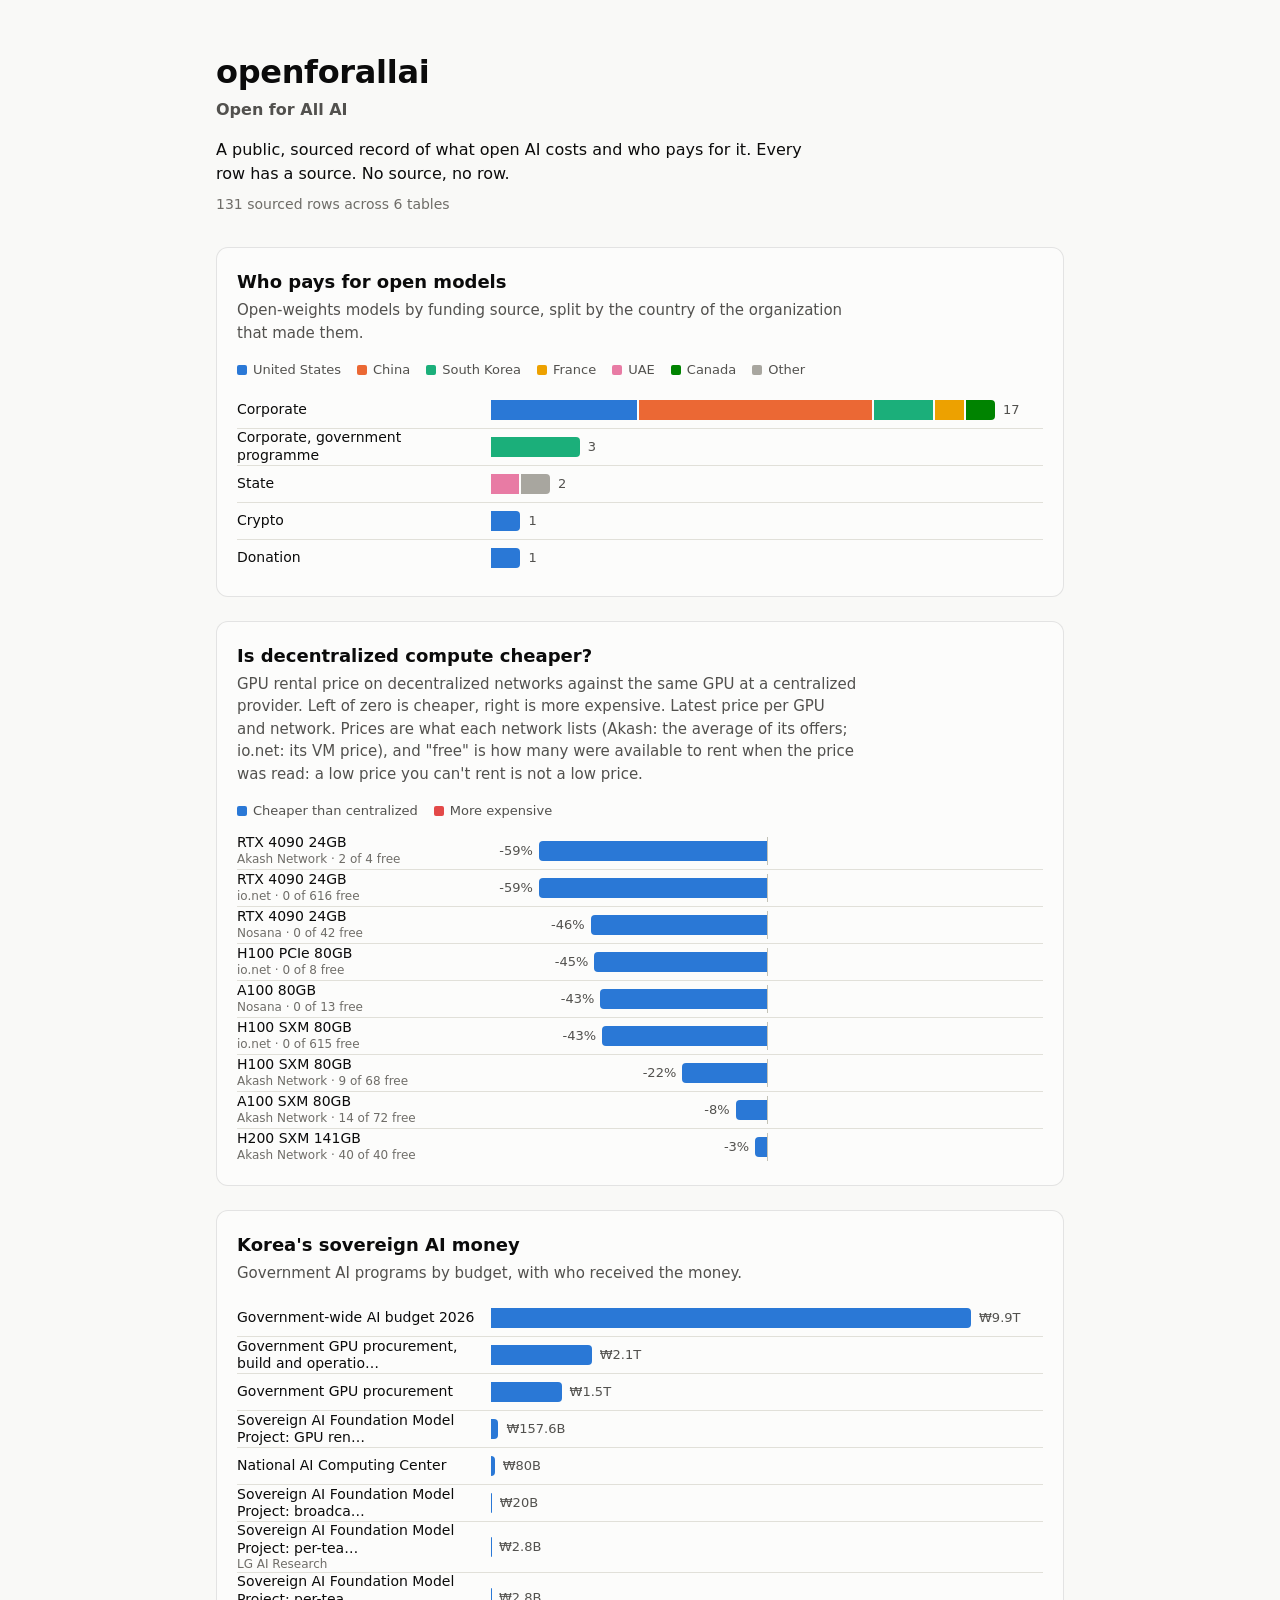
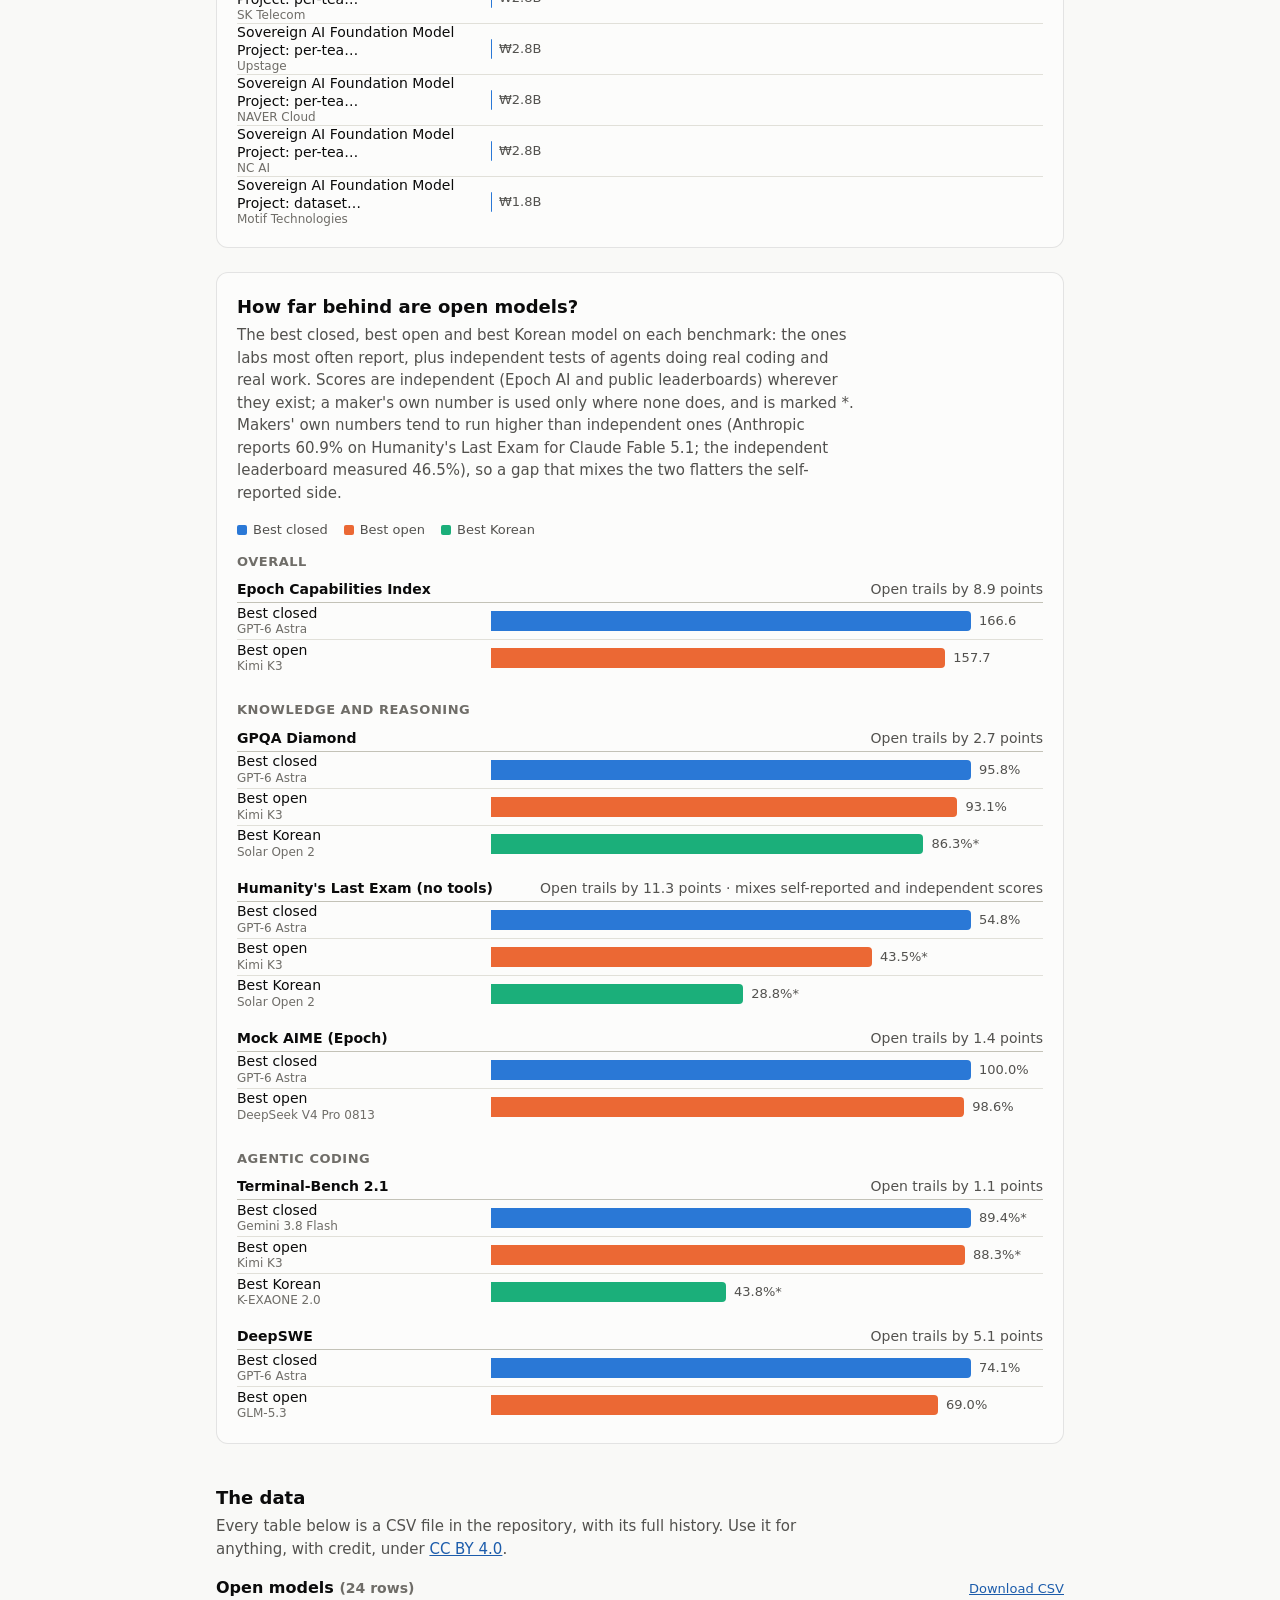
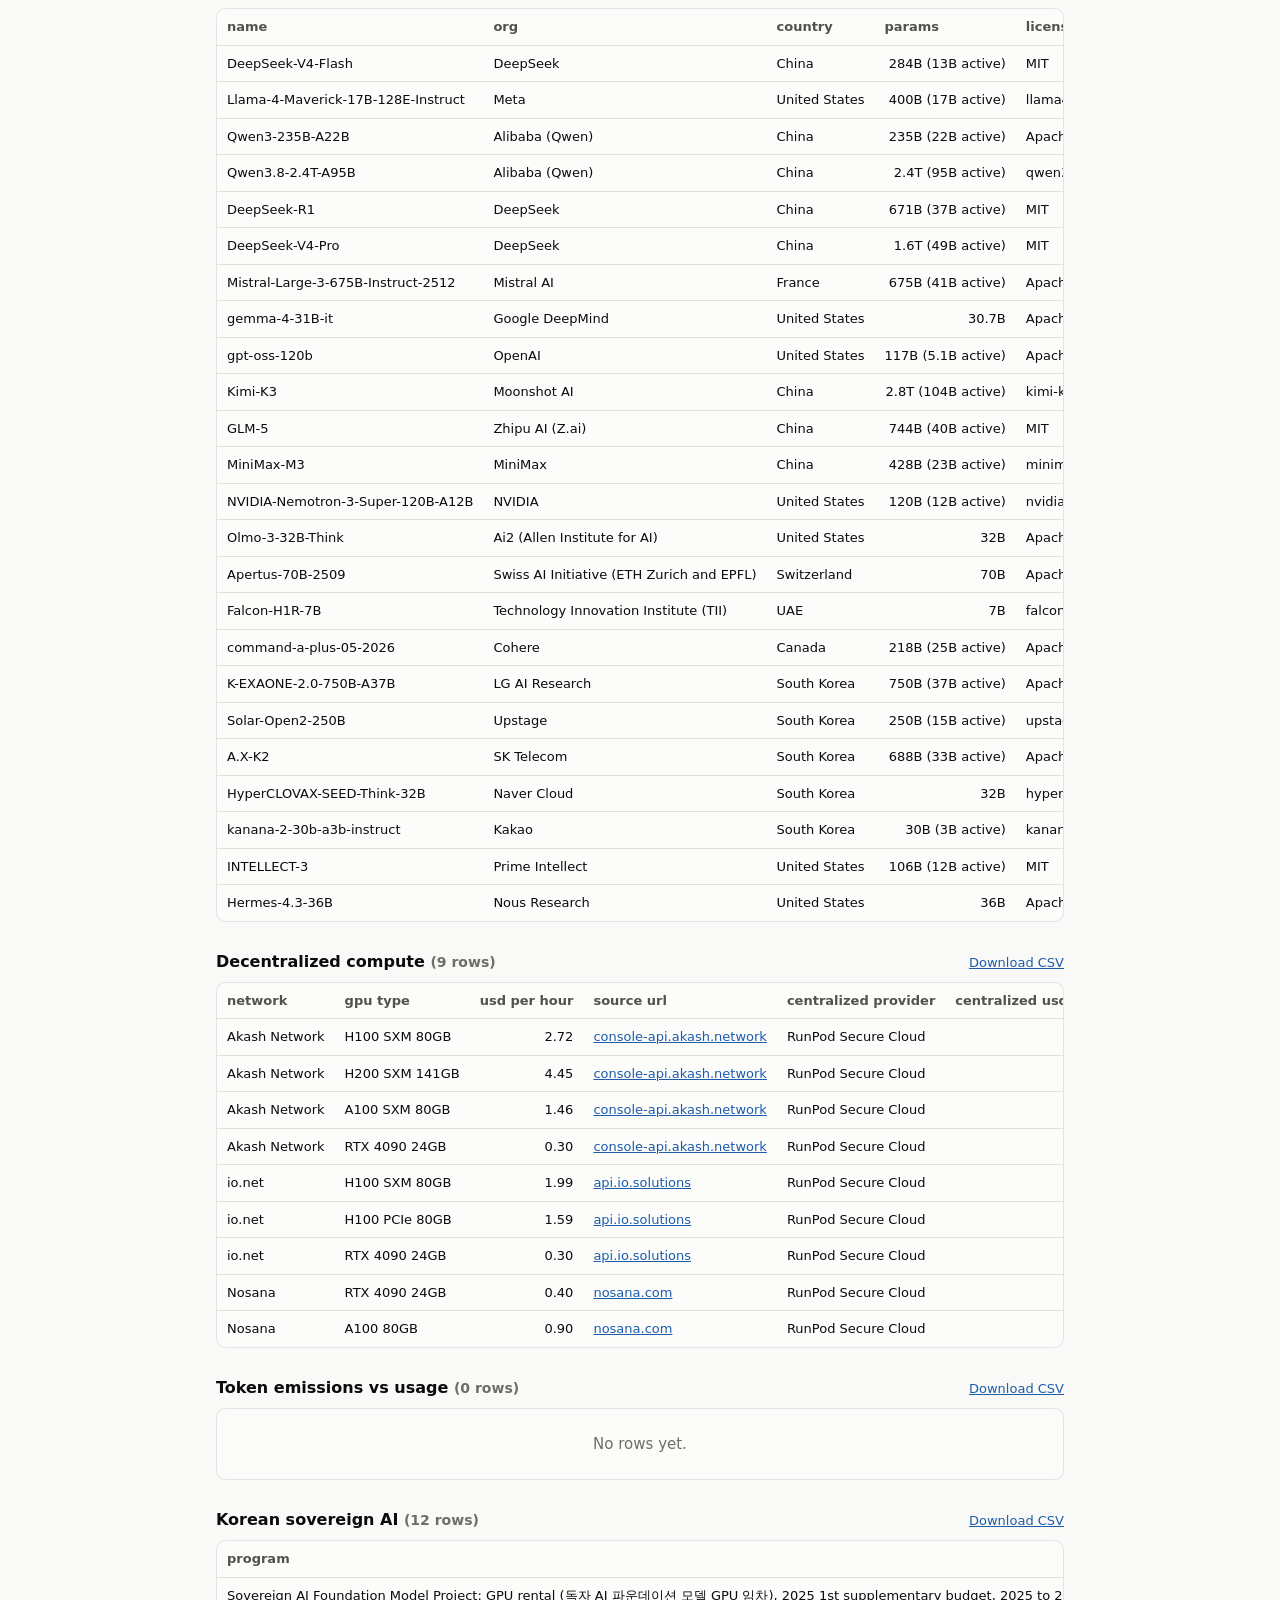
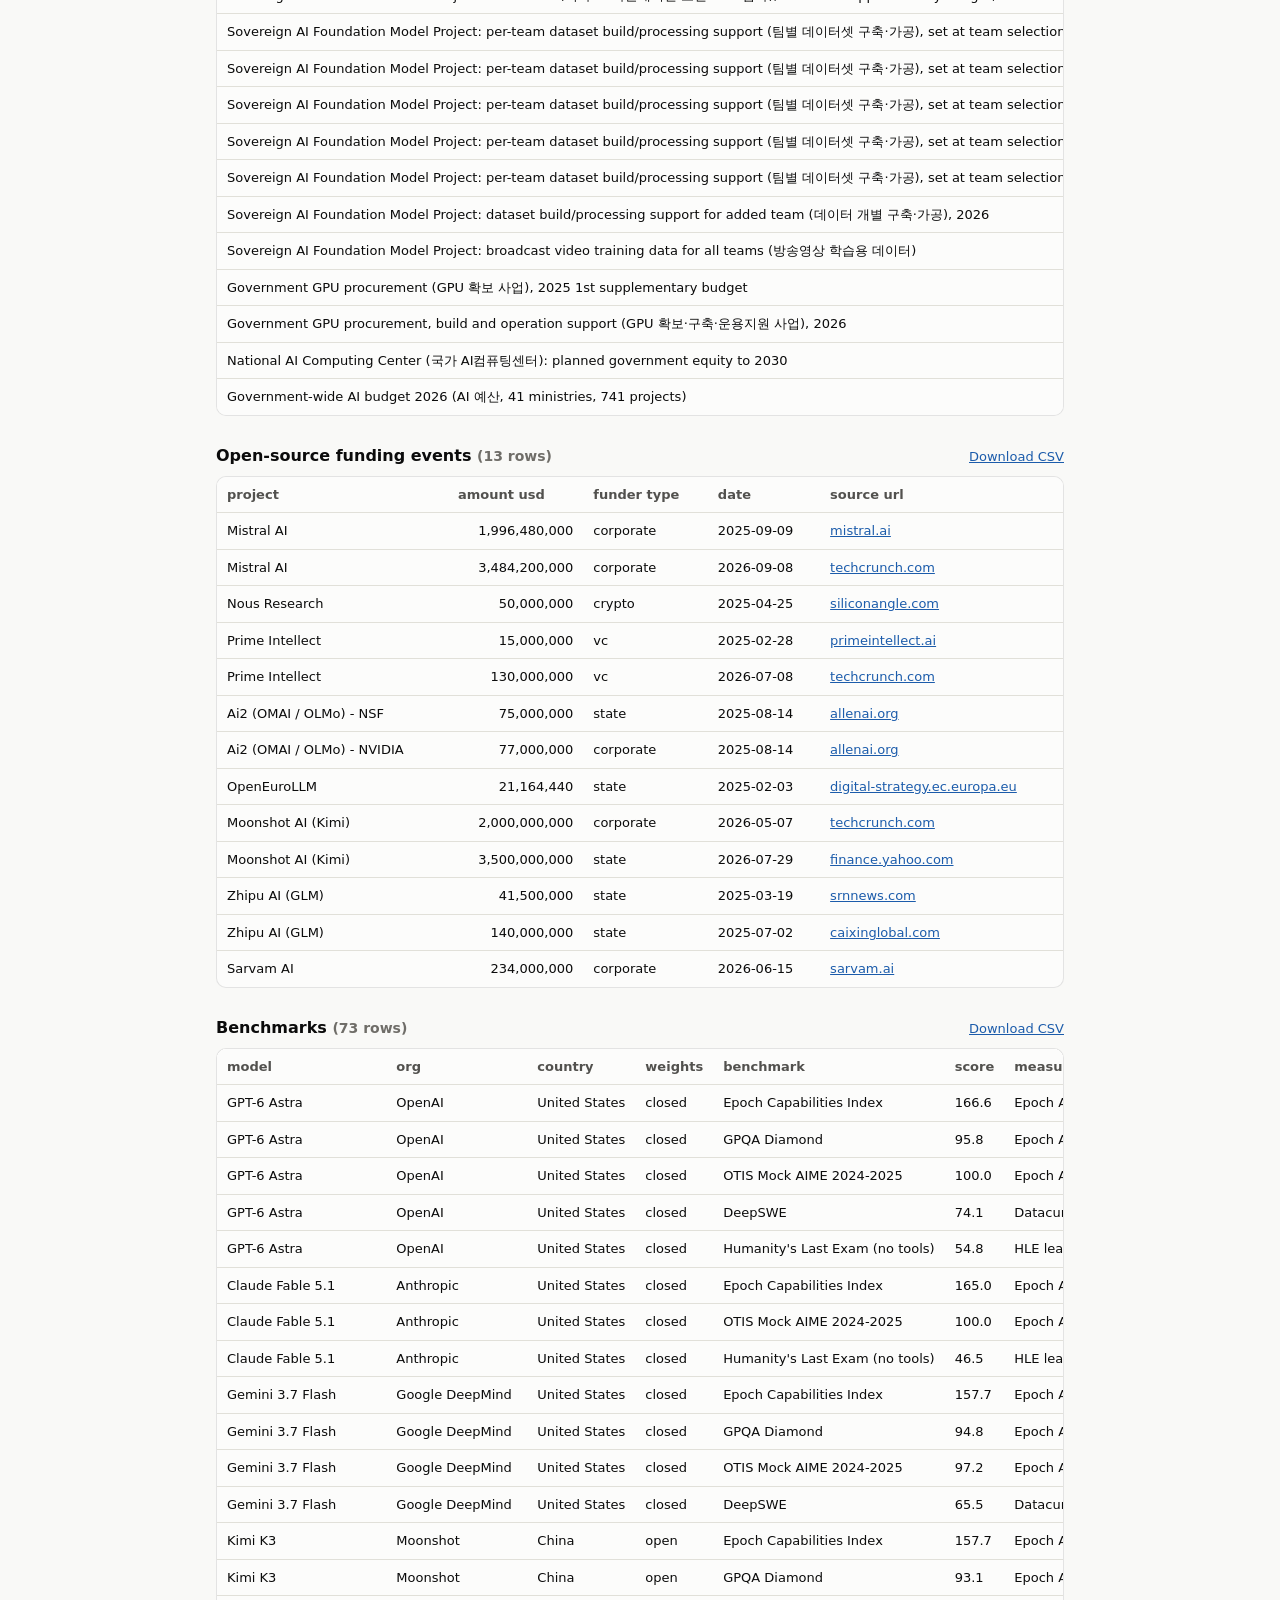
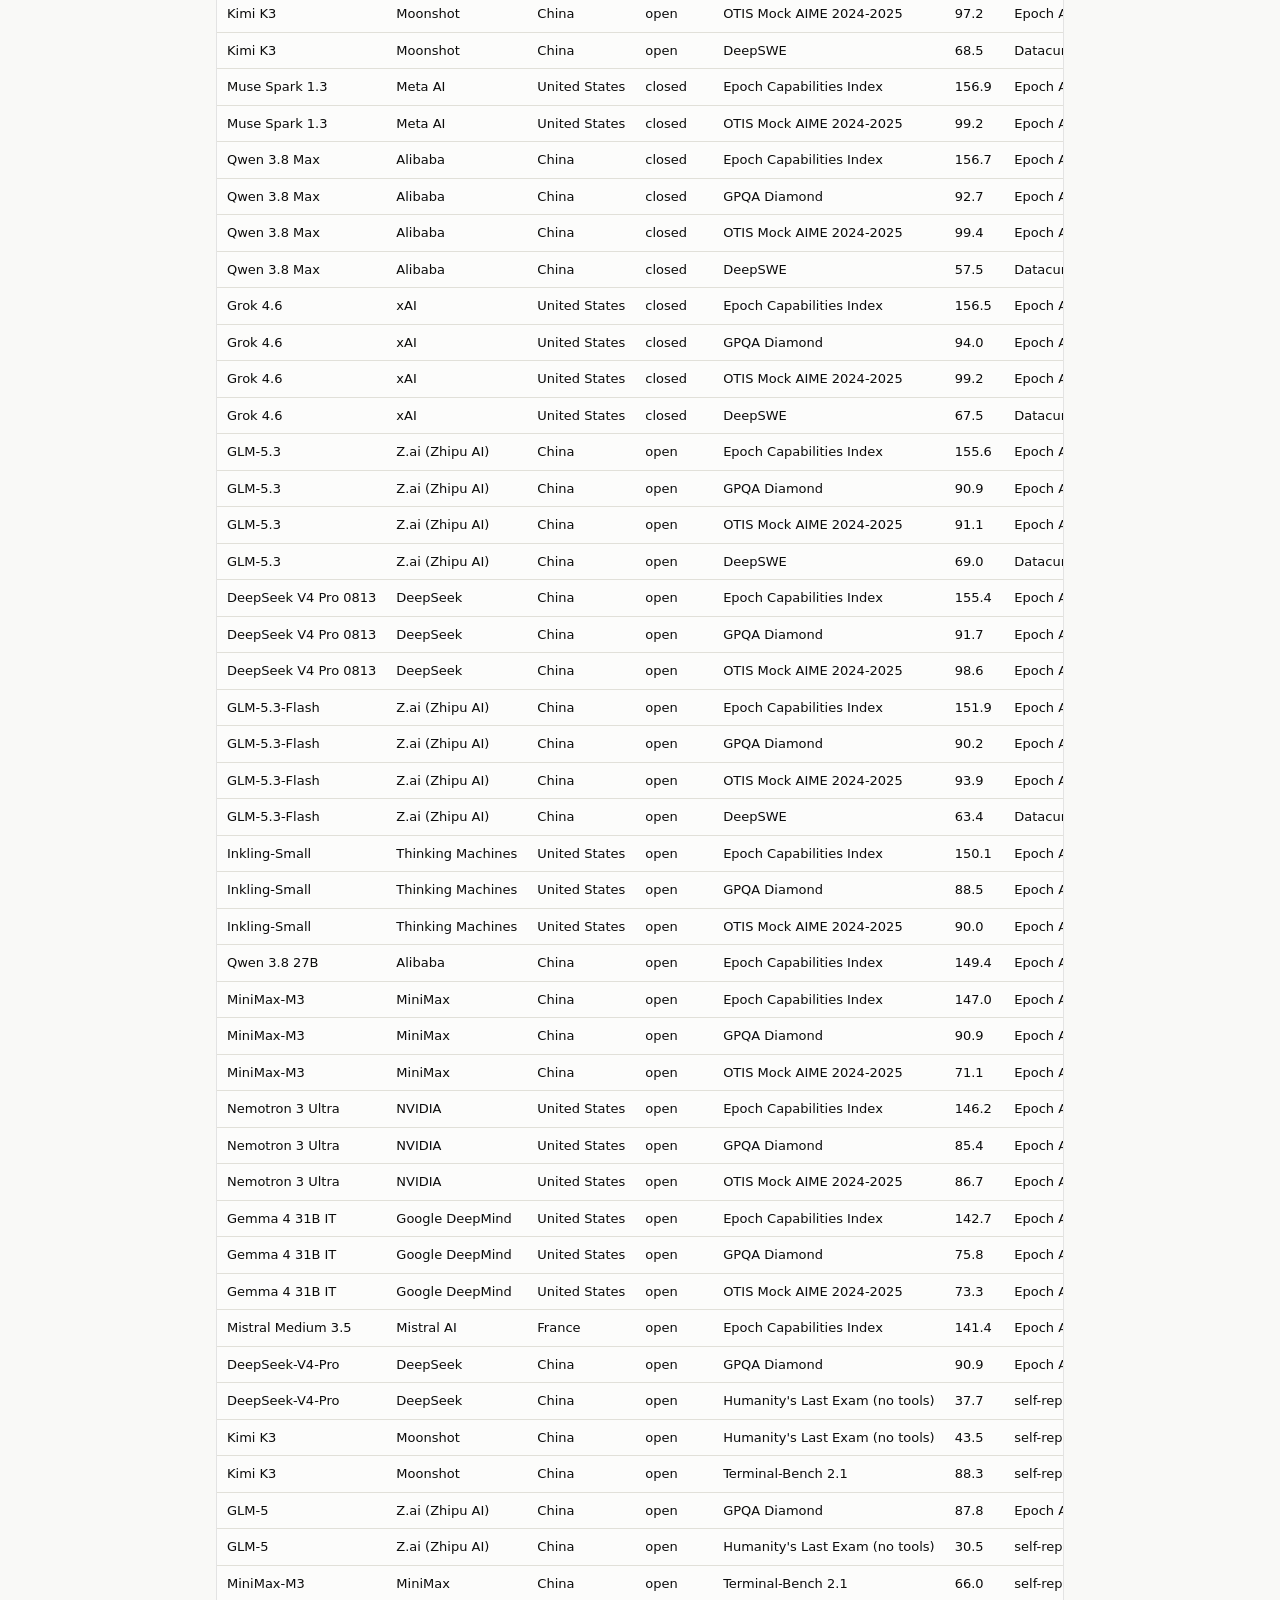
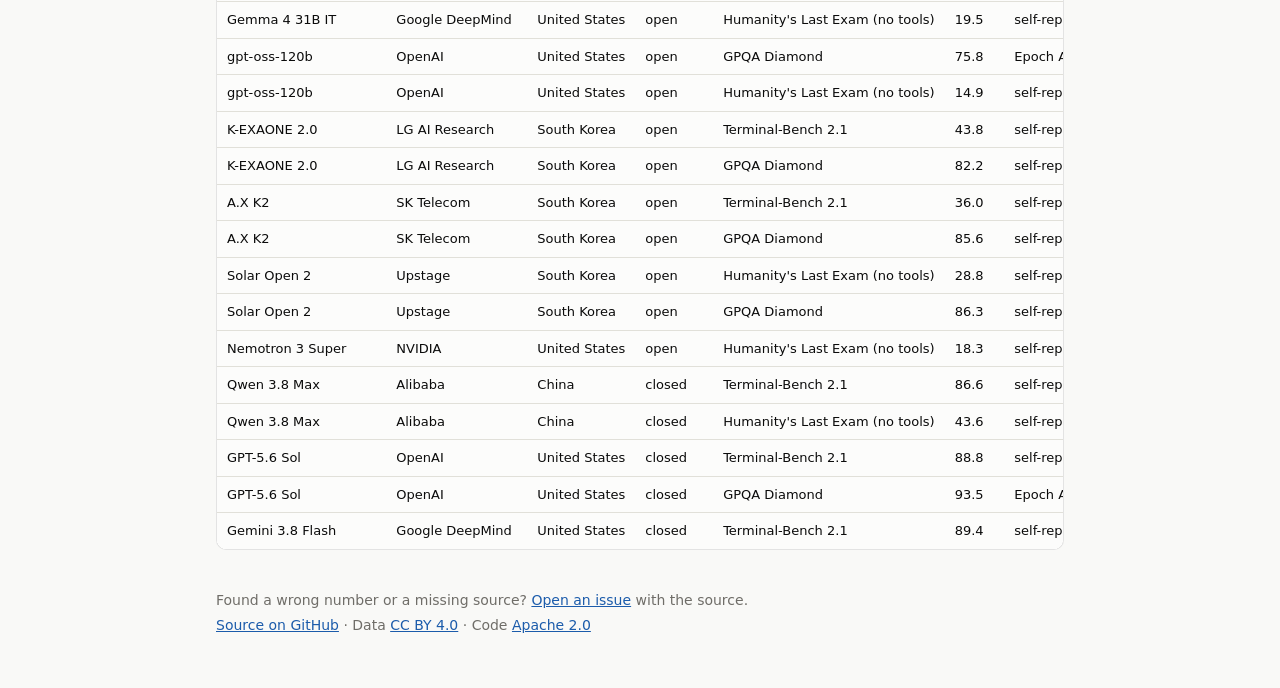
==== commit efcc6872: "Benchmark chart: grouped (overall, knowledge and reasoning, agentic coding, agentic tasks), dollar u" ====
--- a/index.html
+++ b/index.html
@@ -38,7 +38,7 @@
 
     <section class="chart-card" aria-labelledby="c4-title">
       <h2 id="c4-title">How far behind are open models?</h2>
-      <p class="sub">The best closed, best open and best Korean model on each benchmark, from the benchmarks labs most often report. Scores are independent (Epoch AI and public leaderboards) wherever they exist; a maker's own number is used only where none does, and is marked *. Makers' own numbers tend to run higher than independent ones (Anthropic reports 60.9% on Humanity's Last Exam for Claude Fable 5.1; the independent leaderboard measured 46.5%), so a gap that mixes the two flatters the self-reported side.</p>
+      <p class="sub">The best closed, best open and best Korean model on each benchmark: the ones labs most often report, plus independent tests of agents doing real coding and real work. Scores are independent (Epoch AI and public leaderboards) wherever they exist; a maker's own number is used only where none does, and is marked *. Makers' own numbers tend to run higher than independent ones (Anthropic reports 60.9% on Humanity's Last Exam for Claude Fable 5.1; the independent leaderboard measured 46.5%), so a gap that mixes the two flatters the self-reported side.</p>
       <div class="legend" id="c4-legend"></div>
       <div class="chart" id="c4"></div>
     </section>
--- a/assets/site.css
+++ b/assets/site.css
@@ -134,6 +134,8 @@
 
 /* Benchmark gap blocks */
 .bench + .bench { margin-top: 16px; }
+.bench-group { font-size: 0.8125rem; font-weight: 600; text-transform: uppercase; letter-spacing: 0.04em; color: var(--muted); margin: 24px 0 8px; }
+.bench-group:first-child { margin-top: 4px; }
 .bench-head { display: flex; flex-wrap: wrap; justify-content: space-between; gap: 2px 12px; font-size: 0.875rem; padding-bottom: 2px; border-bottom: 1px solid var(--axis); }
 .bench-head span { color: var(--ink-2); }
 
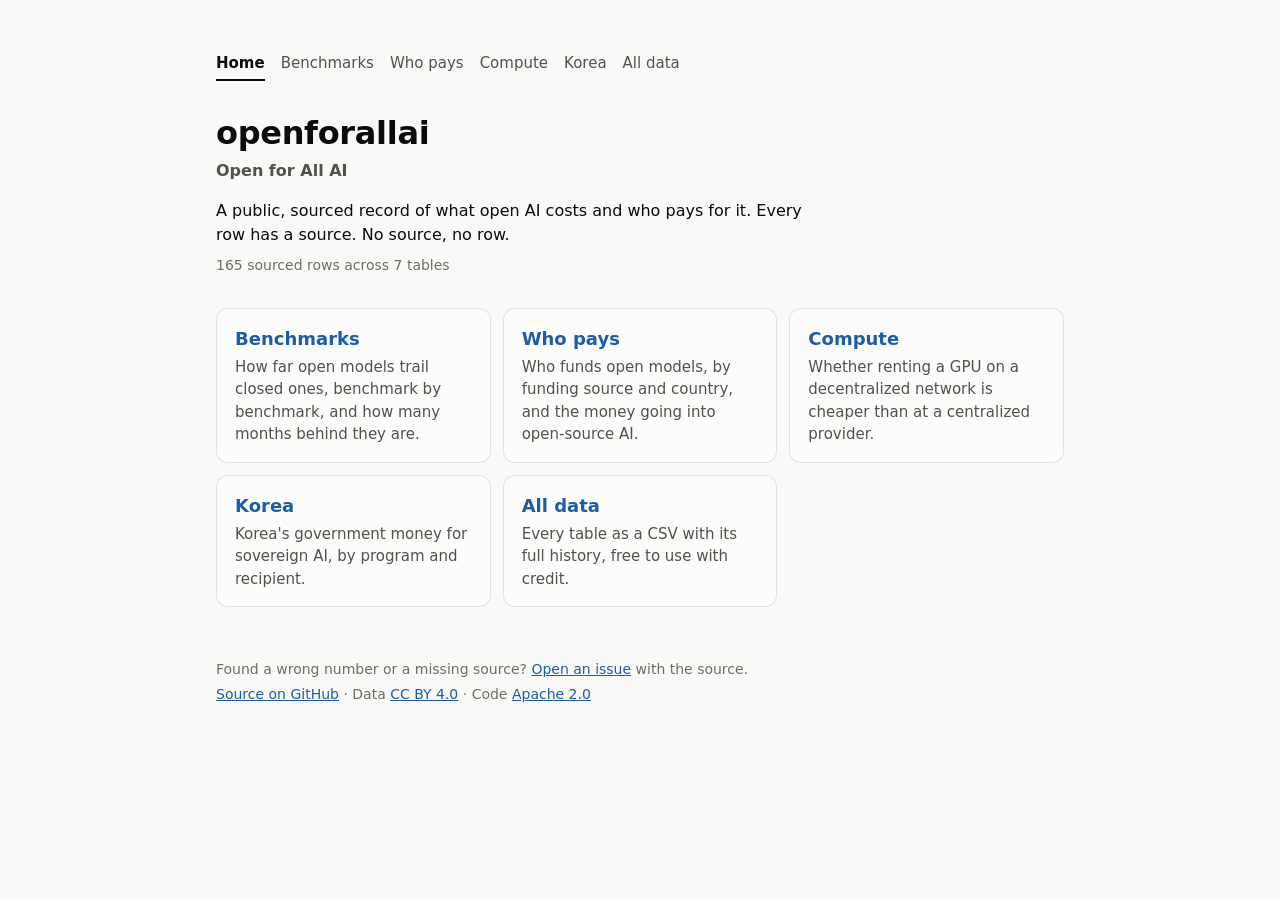
==== commit 7013cf87: "Split the site into one page per topic; add the months-behind chart The single page kept growing. Ho" ====
--- a/index.html
+++ b/index.html
@@ -9,45 +9,43 @@
 </head>
 <body>
   <header class="page-head">
+    <nav class="site-nav" aria-label="Pages">
+      <a href="./" aria-current="page">Home</a>
+      <a href="benchmarks.html">Benchmarks</a>
+      <a href="funding.html">Who pays</a>
+      <a href="compute.html">Compute</a>
+      <a href="korea.html">Korea</a>
+      <a href="data.html">All data</a>
+    </nav>
     <h1>openforallai</h1>
     <p class="tagline">Open for All AI</p>
     <p class="lede">A public, sourced record of what open AI costs and who pays for it. Every row has a source. No source, no row.</p>
     <p class="meta" id="meta">Loading data…</p>
   </header>
 
-  <main>
-    <section class="chart-card" aria-labelledby="c1-title">
-      <h2 id="c1-title">Who pays for open models</h2>
-      <p class="sub">Open-weights models by funding source, split by the country of the organization that made them.</p>
-      <div class="legend" id="c1-legend"></div>
-      <div class="chart" id="c1"></div>
-    </section>
-
-    <section class="chart-card" aria-labelledby="c2-title">
-      <h2 id="c2-title">Is decentralized compute cheaper?</h2>
-      <p class="sub">GPU rental price on decentralized networks against the same GPU at a centralized provider. Left of zero is cheaper, right is more expensive. Latest price per GPU and network. Prices are what each network lists (Akash: the average of its offers; io.net: its VM price), and "free" is how many were available to rent when the price was read: a low price you can't rent is not a low price.</p>
-      <div class="legend" id="c2-legend"></div>
-      <div class="chart" id="c2"></div>
-    </section>
-
-    <section class="chart-card" aria-labelledby="c3-title">
-      <h2 id="c3-title">Korea's sovereign AI money</h2>
-      <p class="sub">Government AI programs by budget, with who received the money.</p>
-      <div class="chart" id="c3"></div>
-    </section>
-
-    <section class="chart-card" aria-labelledby="c4-title">
-      <h2 id="c4-title">How far behind are open models?</h2>
-      <p class="sub">The best closed, best open and best Korean model on each benchmark: the ones labs most often report, plus independent tests of agents doing real coding and real work. Scores are independent (Epoch AI and public leaderboards) wherever they exist; a maker's own number is used only where none does, and is marked *. Makers' own numbers tend to run higher than independent ones (Anthropic reports 60.9% on Humanity's Last Exam for Claude Fable 5.1; the independent leaderboard measured 46.5%), so a gap that mixes the two flatters the self-reported side.</p>
-      <div class="legend" id="c4-legend"></div>
-      <div class="chart" id="c4"></div>
-    </section>
-
-    <section class="tables" aria-labelledby="data-title">
-      <h2 id="data-title">The data</h2>
-      <p class="sub">Every table below is a CSV file in the repository, with its full history. Use it for anything, with credit, under <a href="data/LICENSE">CC BY 4.0</a>.</p>
-      <div id="tables"></div>
-    </section>
+  <main data-tables="*">
+    <nav class="cards" aria-label="Sections">
+      <a class="card" href="benchmarks.html">
+        <h2>Benchmarks</h2>
+        <p>How far open models trail closed ones, benchmark by benchmark, and how many months behind they are.</p>
+      </a>
+      <a class="card" href="funding.html">
+        <h2>Who pays</h2>
+        <p>Who funds open models, by funding source and country, and the money going into open-source AI.</p>
+      </a>
+      <a class="card" href="compute.html">
+        <h2>Compute</h2>
+        <p>Whether renting a GPU on a decentralized network is cheaper than at a centralized provider.</p>
+      </a>
+      <a class="card" href="korea.html">
+        <h2>Korea</h2>
+        <p>Korea's government money for sovereign AI, by program and recipient.</p>
+      </a>
+      <a class="card" href="data.html">
+        <h2>All data</h2>
+        <p>Every table as a CSV with its full history, free to use with credit.</p>
+      </a>
+    </nav>
   </main>
 
   <footer class="page-foot">
--- a/assets/site.css
+++ b/assets/site.css
@@ -76,6 +76,29 @@
 .lede { margin: 0 0 8px; max-width: 60ch; }
 .meta { margin: 0; color: var(--muted); font-size: 0.875rem; }
 
+/* Page menu: wraps on a phone, no hamburger. */
+.site-nav { display: flex; flex-wrap: wrap; gap: 4px 16px; margin: 0 0 28px; font-size: 0.9375rem; }
+.site-nav a { color: var(--ink-2); text-decoration: none; padding: 4px 0; border-bottom: 2px solid transparent; }
+.site-nav a:hover { color: var(--ink); }
+.site-nav a[aria-current="page"] { color: var(--ink); font-weight: 600; border-bottom-color: var(--ink); }
+.site-nav a:focus-visible { outline: 2px solid var(--link); outline-offset: 2px; }
+
+/* Home: one card per page. */
+.cards { display: grid; grid-template-columns: repeat(auto-fill, minmax(240px, 1fr)); gap: 12px; margin: 24px 0 40px; }
+.card {
+  display: block;
+  background: var(--surface);
+  border: 1px solid var(--border);
+  border-radius: 12px;
+  padding: 16px 18px;
+  color: inherit;
+  text-decoration: none;
+}
+.card:hover { border-color: var(--axis); }
+.card:focus-visible { outline: 2px solid var(--link); outline-offset: 2px; }
+.card h2 { color: var(--link); }
+.card p { margin: 0; color: var(--ink-2); font-size: 0.9375rem; }
+
 h2 { font-size: 1.125rem; margin: 0 0 4px; }
 .sub { margin: 0 0 16px; color: var(--ink-2); font-size: 0.9375rem; max-width: 65ch; }
 
@@ -139,12 +162,42 @@
 .bench-head { display: flex; flex-wrap: wrap; justify-content: space-between; gap: 2px 12px; font-size: 0.875rem; padding-bottom: 2px; border-bottom: 1px solid var(--axis); }
 .bench-head span { color: var(--ink-2); }
 
+/* Months-behind plots */
+#c5-summary:not(:empty) { margin-bottom: 20px; }
+#c5-summary .bar { border-radius: 0 4px 4px 0; }
+.plot { margin-top: 6px; }
+.plot svg { display: block; overflow: visible; }
+.plot circle { cursor: default; }
+.ax { font-size: 11px; fill: var(--muted); font-variant-numeric: tabular-nums; }
+.lagline { stroke: var(--ink-2); stroke-width: 1.5; stroke-dasharray: 4 3; }
+
 /* Tables */
 .tables { margin: 40px 0 24px; }
 .table-block { margin: 0 0 28px; }
 .table-head { display: flex; flex-wrap: wrap; align-items: baseline; justify-content: space-between; gap: 4px 12px; margin-bottom: 8px; }
 .table-head h3 { font-size: 1rem; margin: 0; }
 .table-head a { font-size: 0.8125rem; }
+.tabs {
+  display: flex;
+  gap: 6px;
+  overflow-x: auto;
+  padding: 2px 0 10px;
+  scrollbar-width: thin;
+}
+.tab {
+  flex: none;
+  font: inherit;
+  font-size: 0.8125rem;
+  padding: 6px 12px;
+  border-radius: 999px;
+  border: 1px solid var(--border);
+  background: var(--surface);
+  color: var(--ink-2);
+  cursor: pointer;
+  white-space: nowrap;
+}
+.tab[aria-selected="true"] { background: var(--ink); color: var(--page); border-color: var(--ink); }
+.tab:focus-visible { outline: 2px solid var(--link); outline-offset: 2px; }
 .table-wrap {
   overflow-x: auto;
   background: var(--surface);
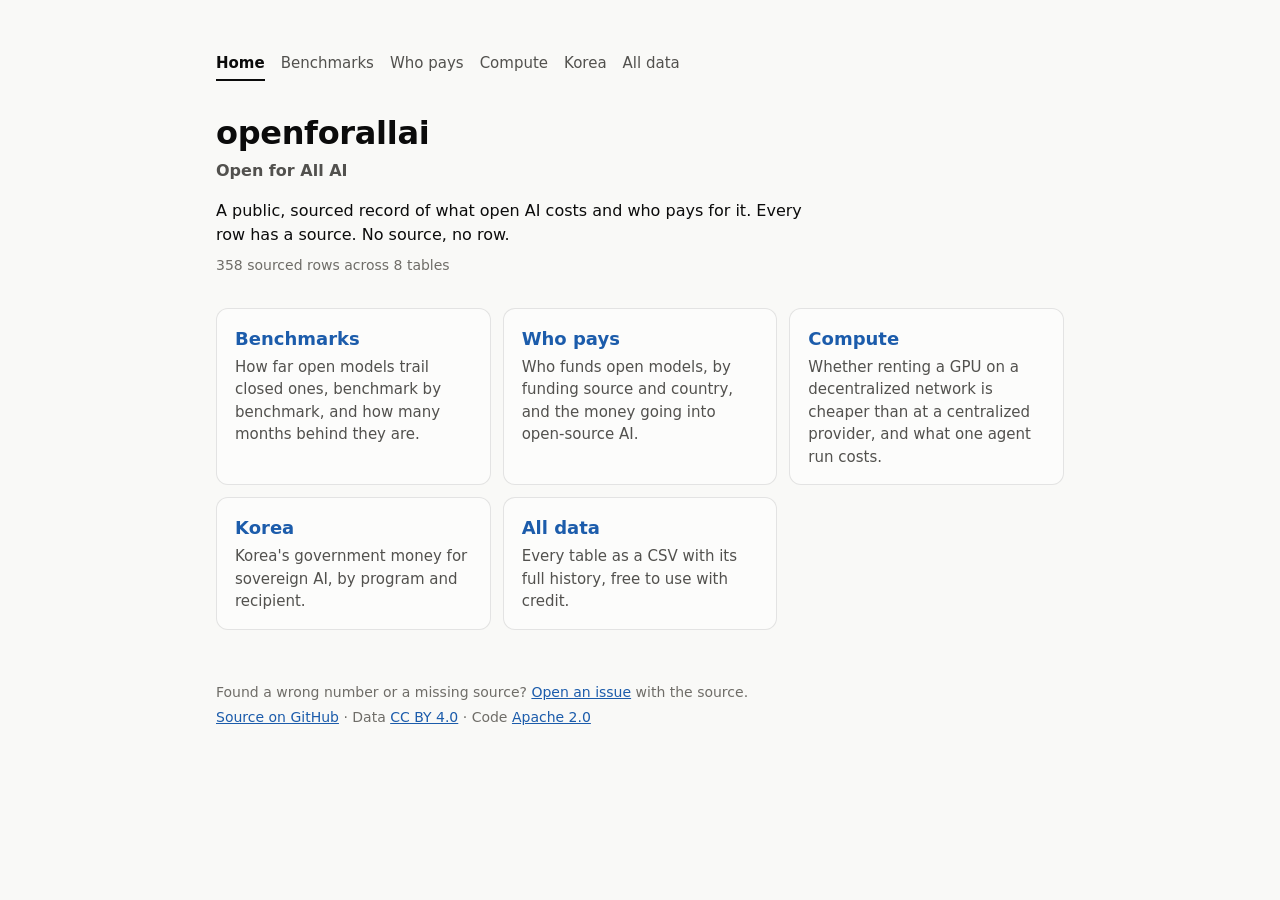
==== commit a3192b61: "New table agent_run_costs: schema, join check against benchmarks.csv, chart on the Compute page, doc" ====
--- a/index.html
+++ b/index.html
@@ -35,7 +35,7 @@
       </a>
       <a class="card" href="compute.html">
         <h2>Compute</h2>
-        <p>Whether renting a GPU on a decentralized network is cheaper than at a centralized provider.</p>
+        <p>Whether renting a GPU on a decentralized network is cheaper than at a centralized provider, and what one agent run costs.</p>
       </a>
       <a class="card" href="korea.html">
         <h2>Korea</h2>
--- a/assets/site.css
+++ b/assets/site.css
@@ -161,6 +161,7 @@
 .bench-group:first-child { margin-top: 4px; }
 .bench-head { display: flex; flex-wrap: wrap; justify-content: space-between; gap: 2px 12px; font-size: 0.875rem; padding-bottom: 2px; border-bottom: 1px solid var(--axis); }
 .bench-head span { color: var(--ink-2); }
+.bench-head small { color: var(--muted); font-weight: 400; margin-left: 6px; }
 
 /* Months-behind plots */
 #c5-summary:not(:empty) { margin-bottom: 20px; }
@@ -169,6 +170,8 @@
 .plot svg { display: block; overflow: visible; }
 .plot circle { cursor: default; }
 .ax { font-size: 11px; fill: var(--muted); font-variant-numeric: tabular-nums; }
+.warn { margin: 0 0 16px; padding: 10px 12px; border-left: 3px solid var(--s4); background: var(--page); font-size: 0.875rem; color: var(--ink-2); }
+.lag-note { margin: 4px 0 0; font-size: 0.8125rem; color: var(--ink-2); }
 .lagline { stroke: var(--ink-2); stroke-width: 1.5; stroke-dasharray: 4 3; }
 
 /* Tables */
